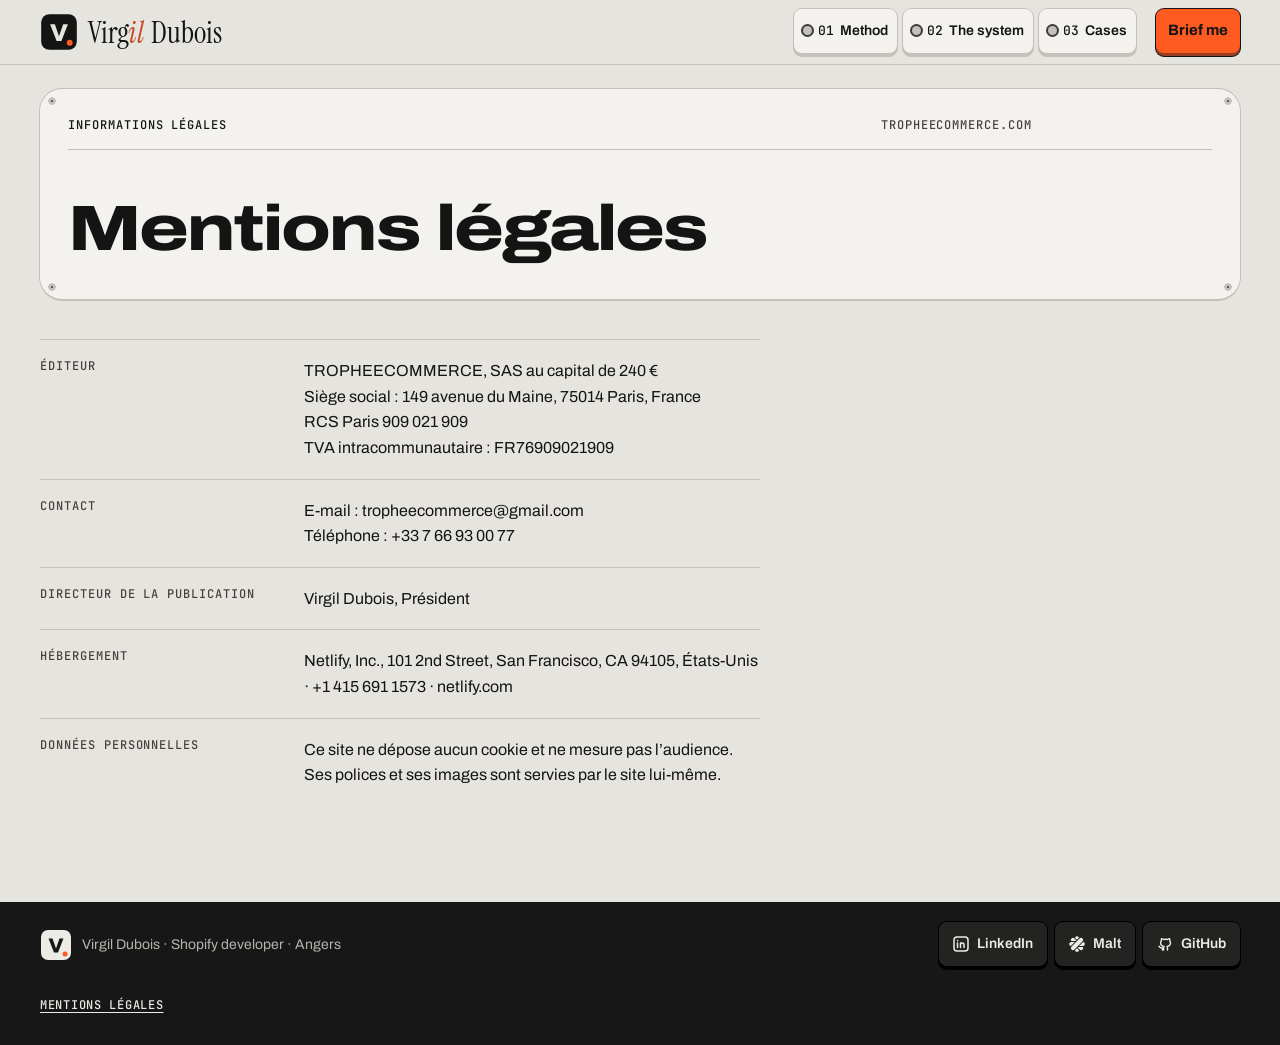
==== mentions-legales/index.html @ a67400da "publish 2026-10 #1 The built site of trophee-gh/tropheecommerce-site at 109e2b23ae09a383def0e357fec3" ====
<!doctype html>
<html lang="fr" data-iso="dark">
<head>
<meta charset="utf-8">
<meta name="viewport" content="width=device-width, initial-scale=1">
<title>Mentions légales · Virgil Dubois</title>
<meta name="description" content="Shopify developer since 2021. I run AI workflows I built, and I steer them with judgement and taste.">
<link rel="canonical" href="https://tropheecommerce.com/mentions-legales/">
<meta property="og:type" content="website">
<meta property="og:url" content="https://tropheecommerce.com/mentions-legales/">
<meta property="og:title" content="Mentions légales · Virgil Dubois">
<meta property="og:description" content="Shopify developer since 2021. I run AI workflows I built, and I steer them with judgement and taste.">
<meta property="og:site_name" content="Virgil Dubois">
<meta property="og:image" content="https://tropheecommerce.com/img/og.31b18bdde4.png">
<meta property="og:image:width" content="1200">
<meta property="og:image:height" content="630">
<meta property="og:image:alt" content="Virgil Dubois, Shopify developer: Your store, ahead of the change.">
<meta name="twitter:card" content="summary_large_image">
<link rel="icon" type="image/svg+xml" href="../favicon.svg">
<link rel="preload" href="../fonts/archivo-latin.e3a28eade2.woff2" as="font" type="font/woff2" crossorigin>
<link rel="stylesheet" href="../fonts.css">
<link rel="stylesheet" href="../base.css">
<link rel="stylesheet" href="../site.css">
<link rel="stylesheet" href="../illus.css">
<link rel="stylesheet" href="l.css">
</head>
<body>
<div class="site hy" data-scheme="shell">
<a class="skip" href="#main">Skip to content</a>
<header class="top" data-scheme="shell"><div class="wrap top-in">
<a class="brand" href="../#top" aria-label="Virgil Dubois, top of page"><svg class="mk " style="width:38px;height:38px" viewBox="0 0 64 64" aria-hidden="true" focusable="false"><rect class="mk-c" x="2" y="2" width="60" height="60" rx="14"/><path class="mk-v" d="M17 19h8l7 20 7-20h8L36 47h-8z"/><circle class="mk-d" cx="50" cy="50" r="5"/></svg><span class="wm brand-wm" aria-hidden="true">Virg<span class="ti">il</span><span class="wm-2">Dubois</span></span></a>
<nav class="navk" aria-label="Sections">
<a class="key nk" href="../#how"><span class="led"></span><span class="nk-n">01</span><span class="nk-w">Method</span></a>
<a class="key nk" href="../#guarantee"><span class="led"></span><span class="nk-n">02</span><span class="nk-w">The system</span></a>
<a class="key nk" href="../#work"><span class="led"></span><span class="nk-n">03</span><span class="nk-w">Cases</span></a>
</nav>
<a class="key hk" data-variant="go" href="https://www.linkedin.com/in/virgil-dubois/"><span>Brief<span class="hk-x"> me</span></span></a>
</div></header>
<main id="main">
<section class="lg" aria-labelledby="h-lg"><div class="wrap">
<div class="face lg-h" data-scheme="plate">
<p class="lbl face-k"><span>Informations légales</span><span class="face-k2">tropheecommerce.com</span></p>
<h1 id="h-lg">Mentions légales</h1>
</div>
<dl class="lg-l">
<div><dt class="lbl">Éditeur</dt><dd>TROPHEECOMMERCE, SAS au capital de 240 €<br>Siège social : 149 avenue du Maine, 75014 Paris, France<br>RCS Paris 909 021 909<br>TVA intracommunautaire : FR76909021909</dd></div>
<div><dt class="lbl">Contact</dt><dd>E-mail : <span class="lg-ob lg-email"></span><br>Téléphone : <span class="lg-ob lg-phone"></span></dd></div>
<div><dt class="lbl">Directeur de la publication</dt><dd>Virgil Dubois, Président</dd></div>
<div><dt class="lbl">Hébergement</dt><dd>Netlify, Inc., 101 2nd Street, San Francisco, CA 94105, États-Unis · +1 415 691 1573 · netlify.com</dd></div>
<div><dt class="lbl">Données personnelles</dt><dd>Ce site ne dépose aucun cookie et ne mesure pas l’audience. Ses polices et ses images sont servies par le site lui-même.</dd></div>
</dl>
</div></section>

</main>
<footer class="foot" data-scheme="panel"><div class="wrap foot-g">
<span class="foot-b"><svg class="mk " style="width:32px;height:32px" viewBox="0 0 64 64" aria-hidden="true" focusable="false"><rect class="mk-c" x="2" y="2" width="60" height="60" rx="14"/><path class="mk-v" d="M17 19h8l7 20 7-20h8L36 47h-8z"/><circle class="mk-d" cx="50" cy="50" r="5"/></svg><span class="small"><span class="nw">Virgil Dubois ·</span> <span class="nw">Shopify developer ·</span> <span class="nw">Angers</span></span></span>
<nav class="foot-k" aria-label="Elsewhere"><a class="key fk" href="https://www.linkedin.com/in/virgil-dubois/"><svg class="fk-i" viewBox="0 0 16 16" aria-hidden="true" focusable="false"><rect x="1" y="1" width="14" height="14" rx="3" fill="none" stroke="currentColor" stroke-width="1.5"/><path d="M4.5 7v4.5M4.5 4.6v.1M7.5 11.5V7m0 1.8c0-1 .8-1.8 1.8-1.8s1.7.8 1.7 1.8v2.7" fill="none" stroke="currentColor" stroke-width="1.5" stroke-linecap="round"/></svg>LinkedIn</a><a class="key fk" href="https://www.malt.fr/profile/tropheecommerce"><svg class="fk-i" viewBox="2 2 46 46" aria-hidden="true" focusable="false" fill="currentColor"><path d="M 41.009 8.993 C 37.613 5.596 33.984 7.795 31.713 10.066 L 20.988 20.791 L 10.262 31.518 C 7.991 33.788 5.614 37.238 9.189 40.813 C 12.764 44.388 16.214 42.011 18.485 39.74 L 29.21 29.015 L 39.936 18.289 C 42.207 16.018 44.406 12.389 41.009 8.993"/><path d="M 20.515 8.115 L 25.057 12.657 L 29.68 8.033 C 29.994 7.719 30.313 7.427 30.634 7.151 C 30.149 4.708 28.756 2.5 25.055 2.5 C 21.347 2.5 19.955 4.717 19.474 7.165 C 19.819 7.465 20.165 7.765 20.515 8.115"/><path d="M 29.678 41.854 L 25.057 37.233 L 20.518 41.773 C 20.173 42.118 19.83 42.433 19.488 42.729 C 20.009 45.219 21.482 47.5 25.056 47.5 C 28.638 47.5 30.11 45.207 30.627 42.709 C 30.309 42.435 29.991 42.167 29.678 41.854"/><path d="M 18.588 19.126 L 9.831 19.126 C 6.62 19.126 2.5 20.137 2.5 24.94 C 2.5 28.524 4.794 29.996 7.293 30.513 C 7.588 30.171 18.588 19.126 18.588 19.126"/><path d="M 42.836 19.359 C 42.559 19.681 31.536 30.755 31.536 30.755 L 40.169 30.755 C 43.38 30.755 47.5 29.996 47.5 24.94 C 47.5 21.233 45.284 19.84 42.836 19.359"/><path d="M 21.458 16.251 L 23.022 14.687 L 18.483 10.147 C 16.212 7.876 12.762 5.499 9.187 9.074 C 6.566 11.696 7.148 14.247 8.538 16.319 C 8.962 16.287 21.458 16.251 21.458 16.251"/><path d="M 28.655 33.629 L 27.087 35.198 L 31.711 39.821 C 33.982 42.092 37.61 44.29 41.006 40.894 C 43.541 38.36 42.959 35.698 41.558 33.565 C 41.107 33.598 28.655 33.629 28.655 33.629"/></svg>Malt</a><a class="key fk" href="https://github.com/TeamDijon"><svg class="fk-i" viewBox="0 0 16 16" aria-hidden="true" focusable="false"><path d="M5.5 14v-2c-2.5.5-3-1.2-3.5-1.8M10.5 14v-2.2c0-.7-.2-1.1-.5-1.4 1.8-.2 3.5-.9 3.5-3.7 0-.8-.3-1.5-.8-2 .1-.4.2-1.2-.1-2 0 0-.7-.2-2.1.8a7 7 0 0 0-3.9 0C5.2 2.5 4.5 2.7 4.5 2.7c-.3.8-.2 1.6-.1 2-.5.5-.8 1.2-.8 2 0 2.8 1.7 3.5 3.5 3.7-.3.3-.5.7-.5 1.4V14" fill="none" stroke="currentColor" stroke-width="1.4" stroke-linecap="round" stroke-linejoin="round"/></svg>GitHub</a></nav>
<a class="foot-legal" href="../mentions-legales/" aria-current="page">Mentions légales</a>
</div></footer>
</div>
<script src="../site.js" defer></script>
<script src="../iso-play.js" defer></script>
</body>
</html>
---- fonts.css ----
/* The three fonts, served from the site (hardy-tiger-8vph, Virgil 10-17): Google Fonts files (OFL-1.1), latin and latin-ext only. */
/* latin-ext */
@font-face {
  font-family: 'Archivo';
  font-style: normal;
  font-weight: 100 900;
  font-stretch: 62% 125%;
  font-display: swap;
  src: url(fonts/archivo-latin-ext.5717f37059.woff2) format('woff2');
  unicode-range: U+0100-02BA, U+02BD-02C5, U+02C7-02CC, U+02CE-02D7, U+02DD-02FF, U+0304, U+0308, U+0329, U+1D00-1DBF, U+1E00-1E9F, U+1EF2-1EFF, U+2020, U+20A0-20AB, U+20AD-20C4, U+2113, U+2C60-2C7F, U+A720-A7FF;
}
/* latin */
@font-face {
  font-family: 'Archivo';
  font-style: normal;
  font-weight: 100 900;
  font-stretch: 62% 125%;
  font-display: swap;
  src: url(fonts/archivo-latin.e3a28eade2.woff2) format('woff2');
  unicode-range: U+0000-00FF, U+0131, U+0152-0153, U+02BB-02BC, U+02C6, U+02DA, U+02DC, U+0304, U+0308, U+0329, U+2000-206F, U+20AC, U+2122, U+2191, U+2193, U+2212, U+2215, U+FEFF, U+FFFD;
}
/* latin-ext */
@font-face {
  font-family: 'Instrument Serif';
  font-style: italic;
  font-weight: 400;
  font-display: swap;
  src: url(fonts/instrument-serif-italic-latin-ext.d001482125.woff2) format('woff2');
  unicode-range: U+0100-02BA, U+02BD-02C5, U+02C7-02CC, U+02CE-02D7, U+02DD-02FF, U+0304, U+0308, U+0329, U+1D00-1DBF, U+1E00-1E9F, U+1EF2-1EFF, U+2020, U+20A0-20AB, U+20AD-20C4, U+2113, U+2C60-2C7F, U+A720-A7FF;
}
/* latin */
@font-face {
  font-family: 'Instrument Serif';
  font-style: italic;
  font-weight: 400;
  font-display: swap;
  src: url(fonts/instrument-serif-italic-latin.5a51946dff.woff2) format('woff2');
  unicode-range: U+0000-00FF, U+0131, U+0152-0153, U+02BB-02BC, U+02C6, U+02DA, U+02DC, U+0304, U+0308, U+0329, U+2000-206F, U+20AC, U+2122, U+2191, U+2193, U+2212, U+2215, U+FEFF, U+FFFD;
}
/* latin-ext */
@font-face {
  font-family: 'Instrument Serif';
  font-style: normal;
  font-weight: 400;
  font-display: swap;
  src: url(fonts/instrument-serif-latin-ext.290e6267dd.woff2) format('woff2');
  unicode-range: U+0100-02BA, U+02BD-02C5, U+02C7-02CC, U+02CE-02D7, U+02DD-02FF, U+0304, U+0308, U+0329, U+1D00-1DBF, U+1E00-1E9F, U+1EF2-1EFF, U+2020, U+20A0-20AB, U+20AD-20C4, U+2113, U+2C60-2C7F, U+A720-A7FF;
}
/* latin */
@font-face {
  font-family: 'Instrument Serif';
  font-style: normal;
  font-weight: 400;
  font-display: swap;
  src: url(fonts/instrument-serif-latin.5eb09b5ac0.woff2) format('woff2');
  unicode-range: U+0000-00FF, U+0131, U+0152-0153, U+02BB-02BC, U+02C6, U+02DA, U+02DC, U+0304, U+0308, U+0329, U+2000-206F, U+20AC, U+2122, U+2191, U+2193, U+2212, U+2215, U+FEFF, U+FFFD;
}
/* latin-ext */
@font-face {
  font-family: 'JetBrains Mono';
  font-style: normal;
  font-weight: 400;
  font-display: swap;
  src: url(fonts/jetbrains-mono-latin-ext.db5ff4db83.woff2) format('woff2');
  unicode-range: U+0100-02BA, U+02BD-02C5, U+02C7-02CC, U+02CE-02D7, U+02DD-02FF, U+0304, U+0308, U+0329, U+1D00-1DBF, U+1E00-1E9F, U+1EF2-1EFF, U+2020, U+20A0-20AB, U+20AD-20C4, U+2113, U+2C60-2C7F, U+A720-A7FF;
}
/* latin */
@font-face {
  font-family: 'JetBrains Mono';
  font-style: normal;
  font-weight: 400;
  font-display: swap;
  src: url(fonts/jetbrains-mono-latin.83c005d49d.woff2) format('woff2');
  unicode-range: U+0000-00FF, U+0131, U+0152-0153, U+02BB-02BC, U+02C6, U+02DA, U+02DC, U+0304, U+0308, U+0329, U+2000-206F, U+20AC, U+2122, U+2191, U+2193, U+2212, U+2215, U+FEFF, U+FFFD;
}
/* latin-ext */
@font-face {
  font-family: 'JetBrains Mono';
  font-style: normal;
  font-weight: 500;
  font-display: swap;
  src: url(fonts/jetbrains-mono-latin-ext.db5ff4db83.woff2) format('woff2');
  unicode-range: U+0100-02BA, U+02BD-02C5, U+02C7-02CC, U+02CE-02D7, U+02DD-02FF, U+0304, U+0308, U+0329, U+1D00-1DBF, U+1E00-1E9F, U+1EF2-1EFF, U+2020, U+20A0-20AB, U+20AD-20C4, U+2113, U+2C60-2C7F, U+A720-A7FF;
}
/* latin */
@font-face {
  font-family: 'JetBrains Mono';
  font-style: normal;
  font-weight: 500;
  font-display: swap;
  src: url(fonts/jetbrains-mono-latin.83c005d49d.woff2) format('woff2');
  unicode-range: U+0000-00FF, U+0131, U+0152-0153, U+02BB-02BC, U+02C6, U+02DA, U+02DC, U+0304, U+0308, U+0329, U+2000-206F, U+20AC, U+2122, U+2191, U+2193, U+2212, U+2215, U+FEFF, U+FFFD;
}
/* latin-ext */
@font-face {
  font-family: 'JetBrains Mono';
  font-style: normal;
  font-weight: 700;
  font-display: swap;
  src: url(fonts/jetbrains-mono-latin-ext.db5ff4db83.woff2) format('woff2');
  unicode-range: U+0100-02BA, U+02BD-02C5, U+02C7-02CC, U+02CE-02D7, U+02DD-02FF, U+0304, U+0308, U+0329, U+1D00-1DBF, U+1E00-1E9F, U+1EF2-1EFF, U+2020, U+20A0-20AB, U+20AD-20C4, U+2113, U+2C60-2C7F, U+A720-A7FF;
}
/* latin */
@font-face {
  font-family: 'JetBrains Mono';
  font-style: normal;
  font-weight: 700;
  font-display: swap;
  src: url(fonts/jetbrains-mono-latin.83c005d49d.woff2) format('woff2');
  unicode-range: U+0000-00FF, U+0131, U+0152-0153, U+02BB-02BC, U+02C6, U+02DA, U+02DC, U+0304, U+0308, U+0329, U+2000-206F, U+20AC, U+2122, U+2191, U+2193, U+2212, U+2215, U+FEFF, U+FFFD;
}
---- base.css ----
/* generated by site/build.mjs from frames/sales.dc.html: do not edit */
/* ds:l3-virgil-d5-v2 */@layer l3-virgil-d5-v2.core, product;:root{--pal-shell:#E6E4DF;--pal-plate:#F3F2EE;--pal-ink:#141414;--pal-ink-2:#45433F;--pal-ink-3:#5F5C56;--pal-line:#C4C1BA;--pal-white:#FFFFFF;--pal-black:#000000;--pal-panel:#171717;--pal-panel-2:#232322;--pal-panel-line:#3C3B38;--pal-light:#EDEBE6;--pal-light-2:#B6B3AC;--pal-light-3:#A09D96;--pal-screen:#0D100F;--pal-screen-2:#161A18;--pal-phosphor:#E9E5D8;--pal-phosphor-2:#A9AFA6;--pal-go:#FF5A1F;--pal-go-ink:#A8350A;--pal-go-lift:#FF8A5C;--pal-blue:#2F5BFF;--pal-blue-ink:#1F44CC;--pal-blue-lift:#93A8FF;--pal-red:#B3261E;--pal-red-bright:#FF8A7A;--font-text:'Archivo', system-ui, sans-serif;--font-mono:'JetBrains Mono', ui-monospace, monospace;--fs-label:12px;--fs-small:14px;--fs-body:17px;--fs-lede:19px;--fs-h3:22px;--fs-h2:clamp(28px, 3.4vw, 44px);--fs-h1:clamp(38px, 5.6vw, 76px);--fs-figure:clamp(30px, 3.6vw, 48px);--fs-display:clamp(40px, 6.4vw, 92px);--lh-tight:1.08;--lh-body:1.55;--track-label:0.08em;--sp-1:4px;--sp-2:8px;--sp-3:12px;--sp-4:16px;--sp-5:24px;--sp-6:32px;--sp-7:48px;--sp-8:72px;--sp-9:112px;--radius-s:8px;--radius-m:14px;--rule:1px;--rule-strong:2px;--radius-l:22px;--row:48px;--label-col:148px;--figure-col:112px;--measure:38em;--duration-quick:160ms;--duration-move:1000ms;--duration-stagger:160ms;--duration-sequence-max:5000ms;--ease-standard:cubic-bezier(0.2, 0, 0, 1);--ease-out:cubic-bezier(0.33, 1, 0.68, 1);--ease-in-out:cubic-bezier(0.65, 0, 0.35, 1);--z-below:-1;--z-base:0;--z-raised:100;--z-sticky:200;--z-overlay:300;--z-modal:400;--z-toast:500;--opacity-disabled:0.5;--opacity-scrim:0.64;--focus-width:2px;--focus-offset:3px;--target-min:44px;--ts-display-family:var(--font-text);--ts-display-size:var(--fs-display);--ts-display-line-height:1.02;--ts-display-weight:800;--ts-display-tracking:-0.025em;--ts-display-case:none;--ts-display-numeric:normal;--ts-h1-family:var(--font-text);--ts-h1-size:var(--fs-h1);--ts-h1-line-height:var(--lh-tight);--ts-h1-weight:800;--ts-h1-tracking:-0.03em;--ts-h1-case:none;--ts-h1-numeric:normal;--ts-h2-family:var(--font-text);--ts-h2-size:var(--fs-h2);--ts-h2-line-height:1.12;--ts-h2-weight:800;--ts-h2-tracking:-0.015em;--ts-h2-case:none;--ts-h2-numeric:normal;--ts-h3-family:var(--font-text);--ts-h3-size:var(--fs-h3);--ts-h3-line-height:1.25;--ts-h3-weight:600;--ts-h3-tracking:0;--ts-h3-case:none;--ts-h3-numeric:normal;--ts-lede-family:var(--font-text);--ts-lede-size:var(--fs-lede);--ts-lede-line-height:1.45;--ts-lede-weight:400;--ts-lede-tracking:0;--ts-lede-case:none;--ts-lede-numeric:normal;--ts-body-family:var(--font-text);--ts-body-size:var(--fs-body);--ts-body-line-height:var(--lh-body);--ts-body-weight:400;--ts-body-tracking:0;--ts-body-case:none;--ts-body-numeric:normal;--ts-small-family:var(--font-text);--ts-small-size:var(--fs-small);--ts-small-line-height:1.45;--ts-small-weight:400;--ts-small-tracking:0;--ts-small-case:none;--ts-small-numeric:normal;--ts-label-family:var(--font-mono);--ts-label-size:var(--fs-label);--ts-label-line-height:1.35;--ts-label-weight:500;--ts-label-tracking:var(--track-label);--ts-label-case:uppercase;--ts-label-numeric:tabular-nums;--ts-figure-family:var(--font-mono);--ts-figure-size:var(--fs-figure);--ts-figure-line-height:1;--ts-figure-weight:700;--ts-figure-tracking:0;--ts-figure-case:none;--ts-figure-numeric:tabular-nums}:root,[data-scheme="shell"]{--surface:var(--pal-shell);--surface-raised:var(--pal-plate);--text:var(--pal-ink);--text-2:var(--pal-ink-2);--text-3:var(--pal-ink-3);--border:var(--pal-line);--border-strong:var(--pal-ink);--accent:var(--pal-ink);--action:var(--pal-go);--on-action:var(--pal-ink);--action-shade:var(--pal-white);--field-surface:var(--pal-white);--focus:var(--pal-ink);--error-text:var(--pal-red);--code-surface:var(--pal-screen);--code-ink:var(--pal-phosphor);--code-ink-2:var(--pal-phosphor-2);--code-line:var(--pal-screen);--shadow:var(--pal-ink);--signal:var(--pal-go);--go-text:var(--pal-go-ink);--ai:var(--pal-blue);--ai-text:var(--pal-blue-ink);--key:var(--pal-plate);--key-edge:var(--pal-line)}[data-scheme="plate"]{--surface:var(--pal-plate);--surface-raised:var(--pal-white);--text:var(--pal-ink);--text-2:var(--pal-ink-2);--text-3:var(--pal-ink-3);--border:var(--pal-line);--border-strong:var(--pal-ink);--accent:var(--pal-ink);--action:var(--pal-go);--on-action:var(--pal-ink);--action-shade:var(--pal-white);--field-surface:var(--pal-white);--focus:var(--pal-ink);--error-text:var(--pal-red);--code-surface:var(--pal-screen);--code-ink:var(--pal-phosphor);--code-ink-2:var(--pal-phosphor-2);--code-line:var(--pal-screen);--shadow:var(--pal-ink);--signal:var(--pal-go);--go-text:var(--pal-go-ink);--ai:var(--pal-blue);--ai-text:var(--pal-blue-ink);--key:var(--pal-white);--key-edge:var(--pal-line)}[data-scheme="panel"]{--surface:var(--pal-panel);--surface-raised:var(--pal-panel-2);--text:var(--pal-light);--text-2:var(--pal-light-2);--text-3:var(--pal-light-3);--border:var(--pal-panel-line);--border-strong:var(--pal-light);--accent:var(--pal-light);--action:var(--pal-go);--on-action:var(--pal-ink);--action-shade:var(--pal-white);--field-surface:var(--pal-panel-2);--focus:var(--pal-go-lift);--error-text:var(--pal-red-bright);--code-surface:var(--pal-screen);--code-ink:var(--pal-phosphor);--code-ink-2:var(--pal-phosphor-2);--code-line:var(--pal-panel-line);--shadow:var(--pal-black);--signal:var(--pal-go);--go-text:var(--pal-go-lift);--ai:var(--pal-blue-lift);--ai-text:var(--pal-blue-lift);--key:var(--pal-panel-2);--key-edge:var(--pal-black)}[data-scheme="screen"]{--surface:var(--pal-screen);--surface-raised:var(--pal-screen-2);--text:var(--pal-phosphor);--text-2:var(--pal-phosphor-2);--text-3:var(--pal-phosphor-2);--border:var(--pal-panel-line);--border-strong:var(--pal-light);--accent:var(--pal-light);--action:var(--pal-go);--on-action:var(--pal-ink);--action-shade:var(--pal-white);--field-surface:var(--pal-panel-2);--focus:var(--pal-go-lift);--error-text:var(--pal-red-bright);--code-surface:var(--pal-screen);--code-ink:var(--pal-phosphor);--code-ink-2:var(--pal-phosphor-2);--code-line:var(--pal-panel-line);--shadow:var(--pal-black);--signal:var(--pal-go);--go-text:var(--pal-go-lift);--ai:var(--pal-blue-lift);--ai-text:var(--pal-blue-lift);--key:var(--pal-panel-2);--key-edge:var(--pal-black)}:where(:root,[data-scheme],[data-product]){--text-hover:color-mix(in oklab, var(--text) 80%, var(--surface));--text-active:color-mix(in oklab, var(--text) 68%, var(--surface));--action-hover:color-mix(in oklab, var(--action) 84%, var(--action-shade));--action-active:color-mix(in oklab, var(--action) 72%, var(--action-shade));--accent-wash:color-mix(in oklab, var(--accent) 7%, var(--surface));--accent-wash-2:color-mix(in oklab, var(--accent) 12%, var(--surface));--surface-hover:color-mix(in oklab, var(--text) 6%, var(--surface));--border-hover:color-mix(in oklab, var(--text-3) 55%, var(--text));--disabled-bg:color-mix(in oklab, var(--text) 7%, var(--surface));--disabled-text:color-mix(in oklab, var(--text) 50%, var(--surface));--disabled-border:color-mix(in oklab, var(--text) 16%, var(--surface));--shadow-raised:0 1px 2px color-mix(in oklab, var(--shadow) 16%, transparent), 0 8px 24px color-mix(in oklab, var(--shadow) 10%, transparent)}@layer l3-virgil-d5-v2.core{:where(:root,[data-scheme],[data-product]){--label-text:var(--text-2);--lede-text:var(--text-2);--small-text:var(--text-2);--focus-ring:var(--focus);--focus-ring-width:var(--focus-width);--focus-ring-offset:var(--focus-offset);--btn-bg:var(--action);--btn-text:var(--on-action);--btn-border:var(--action);--btn-hover-bg:var(--action-hover);--btn-hover-text:var(--on-action);--btn-hover-border:var(--action-hover);--btn-active-bg:var(--action-active);--btn-disabled-bg:var(--disabled-bg);--btn-disabled-text:var(--disabled-text);--btn-disabled-border:var(--disabled-border);--btn-font:600 15px/1 var(--font-text);--btn-height:var(--target-min);--btn-pad-x:var(--sp-5);--btn-radius:var(--radius-s);--btn-border-width:var(--rule-strong);--btn-decoration:none;--link-text:var(--text);--link-hover-text:var(--text);--link-underline:1px;--link-underline-hover:2px;--field-bg:var(--field-surface);--field-text:var(--text);--field-label:var(--text-2);--field-placeholder:var(--text-3);--field-frame:var(--text-3);--field-border:var(--text-3);--field-border-hover:var(--border-hover);--field-focus:var(--focus);--field-error:var(--error-text);--field-height:var(--target-min);--field-pad-x:var(--sp-3);--field-radius:var(--radius-s);--field-border-width:var(--rule);--card-bg:var(--surface-raised);--card-border:var(--border);--card-border-width:var(--rule);--card-top-width:var(--rule);--card-radius:var(--radius-m);--card-pad:var(--sp-5);--card-shadow:none;--code-bg:var(--code-surface);--code-text:var(--code-ink);--code-muted:var(--code-ink-2);--code-border:var(--code-line);--code-radius:var(--radius-m);--key-bg:var(--key);--key-text:var(--text);--key-label:var(--text-2);--key-edge-c:var(--key-edge);--key-led-on:var(--signal);--key-radius:var(--radius-s);--key-size:var(--target-min);--key-depth:3px;--led-c:var(--border)}.t-display{font-family:var(--ts-display-family);font-size:var(--ts-display-size);line-height:var(--ts-display-line-height);font-weight:var(--ts-display-weight);letter-spacing:var(--ts-display-tracking);text-transform:var(--ts-display-case);font-variant-numeric:var(--ts-display-numeric)}.t-h1,.hy h1{font-family:var(--ts-h1-family);font-size:var(--ts-h1-size);line-height:var(--ts-h1-line-height);font-weight:var(--ts-h1-weight);letter-spacing:var(--ts-h1-tracking);text-transform:var(--ts-h1-case);font-variant-numeric:var(--ts-h1-numeric)}.t-h2,.hy h2{font-family:var(--ts-h2-family);font-size:var(--ts-h2-size);line-height:var(--ts-h2-line-height);font-weight:var(--ts-h2-weight);letter-spacing:var(--ts-h2-tracking);text-transform:var(--ts-h2-case);font-variant-numeric:var(--ts-h2-numeric)}.t-h3,.hy h3{font-family:var(--ts-h3-family);font-size:var(--ts-h3-size);line-height:var(--ts-h3-line-height);font-weight:var(--ts-h3-weight);letter-spacing:var(--ts-h3-tracking);text-transform:var(--ts-h3-case);font-variant-numeric:var(--ts-h3-numeric)}.t-lede,.lede{font-family:var(--ts-lede-family);font-size:var(--ts-lede-size);line-height:var(--ts-lede-line-height);font-weight:var(--ts-lede-weight);letter-spacing:var(--ts-lede-tracking);text-transform:var(--ts-lede-case);font-variant-numeric:var(--ts-lede-numeric)}.t-body,.hy{font-family:var(--ts-body-family);font-size:var(--ts-body-size);line-height:var(--ts-body-line-height);font-weight:var(--ts-body-weight);letter-spacing:var(--ts-body-tracking);text-transform:var(--ts-body-case);font-variant-numeric:var(--ts-body-numeric)}.t-small,.small{font-family:var(--ts-small-family);font-size:var(--ts-small-size);line-height:var(--ts-small-line-height);font-weight:var(--ts-small-weight);letter-spacing:var(--ts-small-tracking);text-transform:var(--ts-small-case);font-variant-numeric:var(--ts-small-numeric)}.t-label,.lbl{font-family:var(--ts-label-family);font-size:var(--ts-label-size);line-height:var(--ts-label-line-height);font-weight:var(--ts-label-weight);letter-spacing:var(--ts-label-tracking);text-transform:var(--ts-label-case);font-variant-numeric:var(--ts-label-numeric)}.t-figure{font-family:var(--ts-figure-family);font-size:var(--ts-figure-size);line-height:var(--ts-figure-line-height);font-weight:var(--ts-figure-weight);letter-spacing:var(--ts-figure-tracking);text-transform:var(--ts-figure-case);font-variant-numeric:var(--ts-figure-numeric)}.btn[data-variant="solid-secondary"]{--btn-bg:var(--text);--btn-text:var(--surface);--btn-border:var(--text);--btn-hover-bg:var(--text-hover);--btn-hover-text:var(--surface);--btn-hover-border:var(--text-hover);--btn-active-bg:var(--text-active)}.btn[data-variant="outline-primary"]{--btn-bg:transparent;--btn-text:var(--accent);--btn-border:var(--accent);--btn-hover-bg:var(--accent-wash);--btn-hover-text:var(--accent);--btn-hover-border:var(--accent);--btn-active-bg:var(--accent-wash-2);--btn-disabled-bg:transparent}.btn[data-variant="outline-secondary"]{--btn-bg:transparent;--btn-text:var(--text);--btn-border:var(--text);--btn-hover-bg:var(--surface-hover);--btn-hover-text:var(--text);--btn-hover-border:var(--text);--btn-active-bg:var(--disabled-bg);--btn-disabled-bg:transparent}.btn[data-variant="link-primary"]{--btn-bg:transparent;--btn-text:var(--accent);--btn-border:transparent;--btn-hover-bg:transparent;--btn-hover-text:var(--text);--btn-hover-border:transparent;--btn-active-bg:transparent;--btn-disabled-bg:transparent;--btn-disabled-border:transparent;--btn-pad-x:0;--btn-decoration:underline}.btn[data-variant="link-secondary"]{--btn-bg:transparent;--btn-text:var(--text);--btn-border:transparent;--btn-hover-bg:transparent;--btn-hover-text:var(--text-2);--btn-hover-border:transparent;--btn-active-bg:transparent;--btn-disabled-bg:transparent;--btn-disabled-border:transparent;--btn-pad-x:0;--btn-decoration:underline}.field[data-variant="underline"]{--field-bg:transparent;--field-frame:transparent;--field-radius:0;--field-pad-x:0}.card[data-variant="raised"]{--card-border:transparent;--card-shadow:var(--shadow-raised)}.card[data-variant="ruled"]{--card-bg:transparent;--card-border:var(--border-strong);--card-border-width:0;--card-top-width:var(--rule-strong);--card-radius:0;--card-pad:var(--sp-4) 0 0}.key[data-variant="go"]{--key-bg:var(--action);--key-text:var(--on-action);--key-label:var(--on-action);--key-led-on:var(--on-action)}}/* /ds */
body{margin:0}
@layer l3-virgil-d5-v2.core{
.cq{container-type:inline-size}
*,*::before,*::after{box-sizing:border-box}
[data-scheme],[data-product]{background:var(--surface);color:var(--text)}
.hy{container-type:inline-size;color:var(--text)}
.hy h1,.hy h2,.hy h3,.hy p{margin:0}
.lede{color:var(--lede-text);max-width:var(--measure)}
.lbl{color:var(--label-text)}
.small{color:var(--small-text)}
.btn{display:inline-flex;align-items:center;justify-content:center;gap:var(--sp-2);min-height:var(--btn-height);min-width:var(--target-min);padding:0 var(--btn-pad-x);border-radius:var(--btn-radius);font:var(--btn-font);border:var(--btn-border-width) solid var(--btn-border);background:var(--btn-bg);color:var(--btn-text);text-decoration:var(--btn-decoration);text-underline-offset:4px;cursor:pointer;white-space:nowrap;transition:background-color var(--duration-quick) var(--ease-standard),border-color var(--duration-quick) var(--ease-standard),color var(--duration-quick) var(--ease-standard)}
.btn:hover,.btn.is-hover{background:var(--btn-hover-bg);border-color:var(--btn-hover-border);color:var(--btn-hover-text)}
.btn:active,.btn.is-active{background:var(--btn-active-bg)}
.btn:focus-visible,.btn.is-focus{outline:var(--focus-ring-width) solid var(--focus-ring);outline-offset:var(--focus-ring-offset)}
.btn[disabled],.btn.is-disabled,.btn[aria-disabled="true"]{background:var(--btn-disabled-bg);border-color:var(--btn-disabled-border);color:var(--btn-disabled-text);cursor:not-allowed}
a.link{color:var(--link-text);text-decoration:underline;text-decoration-thickness:var(--link-underline);text-underline-offset:3px}
a.link:hover{color:var(--link-hover-text);text-decoration-thickness:var(--link-underline-hover)}
.field{display:flex;flex-direction:column;gap:var(--sp-1)}
.field>.lbl{color:var(--field-label)}
.field input,.field textarea,.field select{min-height:var(--field-height);padding:0 var(--field-pad-x);border:var(--field-border-width) solid var(--field-frame);border-bottom-color:var(--field-border);border-radius:var(--field-radius);font:16px var(--font-text);color:var(--field-text);background:var(--field-bg)}
.field input::placeholder{color:var(--field-placeholder)}
.field input:hover,.field.is-hover input{border-bottom-color:var(--field-border-hover)}
.field input:focus-visible,.field.is-focus input{outline:var(--focus-ring-width) solid var(--field-focus);outline-offset:1px}
.field.is-error input,.field[data-state="error"] input{border-color:var(--field-error);border-width:var(--rule-strong)}
.field .msg{font-size:var(--fs-small);color:var(--field-error)}
.card{display:flex;flex-direction:column;gap:var(--sp-3);background:var(--card-bg);border:var(--card-border-width) solid var(--card-border);border-top-width:var(--card-top-width);border-radius:var(--card-radius);padding:var(--card-pad);box-shadow:var(--card-shadow)}
.code{margin:0;white-space:pre;overflow-x:auto;font:13px/1.6 var(--font-mono);background:var(--code-bg);color:var(--code-text);box-shadow:inset 0 0 0 var(--rule) var(--code-border);padding:var(--sp-4) var(--sp-5);border-radius:var(--code-radius)}
.code .ln{display:block;min-height:1.6em}.code .c{color:var(--code-muted)}.code .k{color:var(--code-text);font-weight:500}
.key{position:relative;display:inline-flex;flex-direction:column;justify-content:space-between;gap:var(--sp-2);min-height:var(--key-size);min-width:var(--key-size);padding:var(--sp-2) var(--sp-3) calc(var(--sp-2) + var(--key-depth));background:var(--key-bg);color:var(--key-text);border-radius:var(--key-radius);box-shadow:inset 0 calc(-1 * var(--key-depth)) 0 var(--key-edge-c),0 0 0 1px var(--key-edge-c);font:600 15px/1.15 var(--font-text);text-decoration:none;text-align:left;cursor:pointer;transition:transform var(--duration-quick) var(--ease-standard),box-shadow var(--duration-quick) var(--ease-standard)}
.key .k-n{font:500 var(--fs-label)/1 var(--font-mono);letter-spacing:var(--track-label);color:var(--key-label)}
.key:hover,.key.is-hover{transform:translateY(1px);box-shadow:inset 0 calc(-1 * var(--key-depth) + 1px) 0 var(--key-edge-c),0 0 0 1px var(--key-edge-c)}
.key:active,.key.is-active,.key[aria-pressed="true"]{transform:translateY(2px);box-shadow:inset 0 0 0 0 var(--key-edge-c),0 0 0 1px var(--key-edge-c)}
.key:focus-visible,.key.is-focus{outline:var(--focus-ring-width) solid var(--focus-ring);outline-offset:var(--focus-ring-offset)}
.led{display:inline-block;flex:none;width:9px;height:9px;border-radius:50%;background:var(--led-c);box-shadow:0 0 0 2px color-mix(in oklab,var(--text) 82%,transparent)}
.led.on{--led-c:var(--key-led-on)}.led.ai{--led-c:var(--ai)}.led.here{--led-c:var(--text)}
@media (prefers-reduced-motion:reduce){*,*::before,*::after{animation:none!important;transition:none!important;scroll-behavior:auto!important}}
}
/* SHARED: built from src/shared.css by generator/frame-build.mjs. Identical in every frame; edit src, not this. */
/* SHARED: helper classes used in more than one frame. Roles and component tokens only. */
.hy h1,.hy h2,.t-wide{font-stretch:125%}
.mk{display:block;flex:none;--mk-cap:var(--text);--mk-v:var(--surface);--mk-led:var(--signal)}
.mk .mk-c{fill:var(--mk-cap)}.mk .mk-v{fill:var(--mk-v)}.mk .mk-d{fill:var(--mk-led)}
.mk.one{--mk-led:var(--surface)}
.wm{display:inline-flex;align-items:baseline;font:400 var(--wm-size,28px)/1 'Instrument Serif',Georgia,serif;letter-spacing:-0.005em;color:var(--text);white-space:nowrap}
.wm .ti{font-style:italic;color:color-mix(in oklab,var(--signal) 78%,var(--text))}
.wm.one .ti{color:inherit}
.wm .wm-2{margin-left:0.24em}
.lbl{font:var(--ts-label-weight) var(--ts-label-size)/var(--ts-label-line-height) var(--ts-label-family);letter-spacing:var(--ts-label-tracking);text-transform:uppercase;font-variant-numeric:tabular-nums}
.mono{font-family:var(--font-mono);font-variant-numeric:tabular-nums}
.screws{position:relative}
.screws::before,.screws::after{content:"";position:absolute;top:12px;width:7px;height:7px;border-radius:50%;background:radial-gradient(circle,var(--text-3) 0 1px,transparent 1.5px),var(--border);box-shadow:inset 0 0 0 1px var(--text-3)}
.screws::before{left:12px}.screws::after{right:12px}
.pad{border-radius:var(--radius-s);background:var(--surface-raised);box-shadow:0 0 0 1px var(--border);padding:var(--sp-3) var(--sp-4)}
.pad-top{display:flex;align-items:center;gap:var(--sp-2);margin-bottom:var(--sp-3)}
.pad-top .lbl{margin-right:auto}
.vkey{display:inline-grid;place-items:center;width:22px;height:22px;border-radius:6px;background:var(--text);color:var(--surface);font:800 13px/1 var(--font-text);font-stretch:125%;flex:none}
.tag{display:inline-flex;align-items:center;gap:6px;padding:2px 8px;border-radius:999px;box-shadow:0 0 0 1px var(--border);font:500 var(--fs-label)/1.6 var(--font-mono);letter-spacing:var(--track-label);text-transform:uppercase;color:var(--text-2)}
.slot{font-family:var(--font-mono);color:var(--text-2);white-space:nowrap;border-bottom:1px dashed var(--text-3)}
.sheet{position:relative;background:var(--surface-raised);color:var(--text);border-radius:4px;box-shadow:0 1px 0 var(--border),0 18px 40px color-mix(in oklab,var(--shadow) 18%,transparent);padding:var(--sp-6) var(--sp-5) var(--sp-5);font-size:15px}
.sheet::before{content:"";position:absolute;left:0;right:0;top:0;height:10px;background:radial-gradient(circle at 6px 0,var(--surface) 0 3.5px,transparent 4px) 0 0/12px 10px repeat-x}
.sheet dl{margin:0;display:grid;gap:var(--sp-4)}
.sheet dt{margin-bottom:4px}
.sheet dd{margin:0;line-height:1.5}
.sheet .sig{display:flex;align-items:center;gap:var(--sp-3);margin-top:var(--sp-5);padding-top:var(--sp-4);border-top:1px dashed var(--text-3)}
.co{border-radius:var(--radius-s);box-shadow:0 0 0 1px var(--border);background:var(--surface-raised);padding:var(--sp-4);font-size:15px;color:var(--text)}
.co .r{display:flex;flex-wrap:wrap;justify-content:space-between;gap:2px var(--sp-3);padding:6px 0;border-bottom:1px solid var(--border)}
.co .r:last-child{border-bottom:0}
.co .r b{font-weight:600}
.co .amt{margin-left:auto;font-family:var(--font-mono);font-variant-numeric:tabular-nums}
/* page patterns (shown in Components first) */
.wrap{max-width:1280px;margin:0 auto;padding-left:16px;padding-right:16px}
.skip{position:absolute;left:12px;top:-200px;z-index:var(--z-modal);min-height:44px;display:inline-flex;align-items:center;padding:0 16px;background:var(--text);color:var(--surface);border-radius:var(--radius-s);font-weight:600}
.skip:focus{top:12px;outline:var(--focus-ring-width) solid var(--focus-ring);outline-offset:2px}
a.link{min-height:44px;display:inline-flex;align-items:center}
.hy h3{font:700 19px/1.25 var(--font-text);font-stretch:112%}
.top{position:sticky;top:0;z-index:var(--z-sticky);border-bottom:1px solid var(--border)}
.top-in{display:flex;align-items:center;gap:8px;min-height:64px}
.brand{display:inline-flex;align-items:center;gap:10px;color:var(--text);text-decoration:none;min-height:44px;min-width:44px;margin-right:auto}
.brand:focus-visible{outline:var(--focus-ring-width) solid var(--focus-ring);outline-offset:3px;border-radius:6px}
.brand-wm{--wm-size:19px;display:none}
.navk{display:flex;gap:4px}
.nk{flex-direction:row;align-items:center;gap:6px;padding:0 9px calc(var(--key-depth));min-width:44px;font:500 13px/1 var(--font-mono)}
.nk .nk-w{position:absolute;width:1px;height:1px;overflow:hidden;clip-path:inset(50%);white-space:nowrap}
.nk[aria-current="true"] .led{--led-c:var(--text)}
.hk{flex-direction:row;align-items:center;gap:8px;padding:0 12px var(--key-depth);font:700 15px/1 var(--font-text)}
.hk .hk-x{display:none}
.face{position:relative;border-radius:var(--radius-l);padding:14px 16px 16px;box-shadow:0 0 0 1px var(--border),0 2px 0 var(--border);
background:radial-gradient(circle at 12px 12px,var(--text-3) 0 1px,var(--border) 1.5px 3.5px,transparent 4px),radial-gradient(circle at calc(100% - 12px) 12px,var(--text-3) 0 1px,var(--border) 1.5px 3.5px,transparent 4px),radial-gradient(circle at 12px calc(100% - 12px),var(--text-3) 0 1px,var(--border) 1.5px 3.5px,transparent 4px),radial-gradient(circle at calc(100% - 12px) calc(100% - 12px),var(--text-3) 0 1px,var(--border) 1.5px 3.5px,transparent 4px),var(--surface)}
.face-k{display:flex;flex-wrap:wrap;gap:2px 16px;justify-content:space-between;padding:0 8px 12px;margin-bottom:18px!important;border-bottom:1px solid var(--border);color:var(--text-2)}
.face-k span:first-child{color:var(--text)}
.face-k2{display:none}
.gk-ar{font:500 20px/1 var(--font-mono)}
.gokey{min-width:200px;min-height:64px;padding:10px 16px calc(10px + var(--key-depth));box-shadow:inset 0 calc(-1 * var(--key-depth)) 0 color-mix(in oklab,var(--action) 60%,var(--text)),0 0 0 1px var(--text)}
.gokey .k-n{opacity:1}
.gk-l{display:flex;align-items:center;justify-content:space-between;gap:16px;font:800 19px/1 var(--font-text);font-stretch:112%}
.dev{margin:0;border-radius:var(--radius-m);padding:10px 10px 0;box-shadow:inset 0 0 0 1px var(--border)}
.dev-scr{border-radius:var(--radius-m);overflow:hidden;box-shadow:inset 0 0 0 1px var(--border);height:300px}
.dev-scr img{display:block;width:100%;height:100%;object-fit:cover;object-position:50% 12%}
.dev-ro{display:flex;flex-wrap:wrap;align-items:center;gap:8px 10px;padding:10px 6px 12px;color:var(--text-2)}
.dev-ro .lbl:first-child{margin-right:auto;color:var(--text)}
.jack{display:inline-block;width:14px;height:14px;border-radius:50%;background:radial-gradient(circle,var(--text) 0 3px,var(--surface-raised) 3.5px 5px,var(--text-3) 5.5px);flex:none}
.jack.big{width:22px;height:22px;background:radial-gradient(circle,var(--text) 0 5px,var(--surface-raised) 5.5px 8px,var(--text-3) 8.5px)}
@media (min-width:900px){
.face{padding:18px 28px 28px}
.face-k{padding:0 0 16px;margin-bottom:28px!important;padding-right:180px}
.dev-scr{height:auto;aspect-ratio:4/4.2}
.dev-scr img{object-position:50% 20%}
}
.mod{border-radius:var(--radius-m);background:var(--surface-raised);box-shadow:0 0 0 1px var(--border);padding:18px 20px 20px;display:flex;flex-direction:column;gap:10px}
.mod-top{display:flex;align-items:center;gap:10px}
.mod-out{margin-top:auto!important;padding-top:12px;border-top:1px solid var(--border);display:flex;flex-wrap:wrap;gap:4px 12px;align-items:baseline;font-weight:600}
.mod-spec{background:var(--surface);box-shadow:none}
.spec{list-style:none;margin:0;padding:0;display:grid}
.spec li{display:flex;flex-wrap:wrap;gap:2px 14px;padding:9px 0;border-bottom:1px solid var(--border);font-size:15px}
.spec li:last-child{border-bottom:0}
.spec li{flex-direction:column}
.spec li span:first-child{font-family:var(--font-mono);min-width:6.5em;color:var(--text)}
.spec li span:last-child{color:var(--text-2)}
.seq-ro{border-radius:var(--radius-m);padding:18px 18px 20px;box-shadow:inset 0 0 0 1px var(--border)}
.ro-k{display:flex;align-items:center;gap:10px;color:var(--text-2)}
.ro-t{margin-top:10px!important;font:600 20px/1.35 var(--font-text);max-width:34em}
.ro-f{list-style:none;margin:18px 0 0;padding:0;display:grid;grid-template-columns:repeat(2,minmax(0,1fr));gap:14px 12px}
.ro-f li{display:flex;flex-direction:column;gap:4px;font-size:14px;color:var(--text-2)}
.ro-f b{font-size:28px;line-height:1;font-weight:700;color:var(--text)}
.seq-leg{display:flex;flex-wrap:wrap;gap:10px 22px;margin:22px 0 14px;font-size:14px;color:var(--text-2)}
.seq-leg>span{display:inline-flex;align-items:center;gap:8px}
.steps{list-style:none;margin:0;padding:0;display:grid;gap:8px}
.st .pad-top{margin-bottom:6px;gap:12px}
.st .pad-top .lbl{margin-right:0}
.st h3{margin-right:auto!important}
.st .lights{display:flex;gap:8px;align-items:center}
.st p{font-size:15px;line-height:1.5;color:var(--text-2)}
.st-v{box-shadow:0 0 0 2px var(--text)}
.st-live{box-shadow:0 0 0 1px var(--border),inset 0 3px 0 var(--signal)}
.slot-out{margin:28px auto 0;max-width:560px;height:28px;border-radius:14px 14px 0 0;background:var(--surface-raised);box-shadow:inset 0 2px 0 var(--border);display:flex;align-items:flex-start;justify-content:center;padding-top:7px}
.slot-out .lbl{color:var(--text-2);font-size:12px}
.sh-k{display:flex;justify-content:space-between;gap:12px;color:var(--text-2)}
.sh-t{font:800 22px/1.15 var(--font-text);font-stretch:125%;margin:10px 0 18px!important}
.sheet dt{display:flex;align-items:center;gap:8px;color:var(--text-2)}
@keyframes lit{from{opacity:.25;transform:scale(.6)}}
.slot-out{margin-left:6%;margin-right:0;max-width:544px}
.carts{list-style:none;margin:0;padding:0;display:grid;gap:14px}
.cart{border-radius:var(--radius-m);background:var(--surface-raised);box-shadow:0 0 0 1px var(--border),inset 0 -4px 0 var(--border);padding:14px 16px 22px;display:flex;flex-direction:column;gap:10px}
.cart-l{display:flex;align-items:center;justify-content:space-between}
.cart-img{border-radius:var(--radius-s);overflow:hidden;aspect-ratio:16/10;background:var(--surface);display:grid;place-items:center;padding:0}
.cart-img img{width:100%;height:100%;object-fit:cover;display:block}
.cart-img .co{width:86%;font-size:14px}
.cart-img.cart-co{aspect-ratio:auto;min-height:0;padding:20px 0}
.close-a{display:flex;flex-wrap:wrap;align-items:center;gap:12px 28px;margin-top:10px}
.foot{padding:20px 0;border-top:1px solid var(--border)}
.foot-g{display:flex;flex-wrap:wrap;align-items:center;justify-content:space-between;gap:8px 24px}
.foot-b{display:inline-flex;align-items:center;gap:10px}
---- site.css ----
/* the site's main page: header and hero from the identity's src/sales.css (lines 1-23), then the page's own */
/* the vertical scale (polish 10-16), one set for every section: --sec a section's padding above and below (the same
   on a light or a dark ground, so each change of ground sits at the same distance from the content on both sides);
   --hd label → heading → lede; --hb the heading block → the section's content. Phones, then from 768 (the gutters' step). */
:root{--sec:64px;--hd:12px;--hb:24px}
@media (min-width:768px){:root{--sec:96px;--hb:32px}}
html{scroll-padding-top:80px}
.site{font:var(--ts-body-weight) var(--ts-body-size)/var(--ts-body-line-height) var(--ts-body-family);overflow-x:clip}
@media (min-width:768px){.wrap{padding-left:40px;padding-right:40px}}
/* header: the device's top edge */
@media (min-width:600px){.hk .hk-x{display:inline}}
@media (min-width:1000px){.brand-wm{display:inline-flex}.nk .nk-w{position:static;width:auto;height:auto;clip-path:none;font:600 14px/1 var(--font-text)}.navk{gap:6px;margin-right:12px}}
@media (max-width:999px){.nk{display:grid;grid-template-columns:auto auto;justify-content:center;align-content:center;gap:3px 5px;padding:0 7px var(--key-depth)}.nk .nk-w{position:static;width:auto;height:auto;clip-path:none;grid-column:1/-1;justify-self:center;font:600 12px/1 var(--font-text)}}
/* hero: the faceplate */
.hero{padding:12px 0 32px}
.grille{display:none}
@media (min-width:600px){.face-k2{display:inline}}
.hero-g{display:grid;gap:22px;padding:0 4px}
.hero h1{font:var(--ts-display-weight) clamp(38px,5vw,72px)/1 var(--font-text);font-stretch:125%;letter-spacing:-0.035em}
.hero-l{margin-top:16px;font-size:18px}
.hero-a{margin-top:24px;display:flex;flex-wrap:wrap;align-items:center;gap:12px 20px}
.hero-m{margin:0}
@media (min-width:900px){
.hero{padding:24px 0 48px}
/* the grille's two rows centred on the label row's capitals, its last dot ending where the rule under it ends */
.grille{display:block;position:absolute;right:25px;top:19px;width:150px;height:14px;background:radial-gradient(circle,var(--text-2) 0 1.6px,transparent 2px) 0 0/10px 7px}
.hero-g{grid-template-columns:minmax(0,1.35fr) minmax(0,1fr);align-items:center;gap:56px;padding:0}
.hero-l{font-size:20px;max-width:30em}
}
@media (min-width:900px){.dev{max-width:440px;justify-self:end;width:100%}}
.work{padding:var(--sec) 0}
.work-h{display:grid;gap:var(--hd);margin-bottom:var(--hb)}
@media (min-width:768px){.carts{grid-template-columns:repeat(3,minmax(0,1fr))}}
.close{padding:var(--sec) 0}
.close-g{display:grid;gap:16px;justify-items:start;padding-top:40px;padding-bottom:40px}
/* the close's actions as the hero's: 24 under the lede; the note on the key's label line ("Send a brief") */
.close-a{margin-top:8px;align-items:center;align-items:last baseline}
.close-a .small{text-wrap:balance}
.close-g.screws::before,.close-g.screws::after{top:14px}
.close-g.screws::before{left:16px}.close-g.screws::after{right:16px}
.close h2{font-size:clamp(34px,5vw,64px);letter-spacing:-0.03em}
.close .gokey{min-width:240px}
/* proof strip: under the hero's plate at the hero's own bottom padding (32 / 48), the method --sec under its rule; every
   item on one baseline (the logos' label with the figures) */
.proof{padding:0}
.pr{list-style:none;margin:0;padding:14px 0;display:flex;flex-wrap:wrap;align-items:baseline;gap:10px 28px;border-top:1px solid var(--border);border-bottom:1px solid var(--border)}
.pr li{display:flex;align-items:baseline;gap:8px;font-size:15px;color:var(--text-2)}
.pr b{font-size:20px;font-weight:700;color:var(--text)}
.pr-logos{flex-wrap:wrap;align-items:baseline!important;gap:8px 10px!important}
.pr-k{margin-right:4px}
.logo{display:inline-flex;align-items:center;min-height:32px;padding:0 12px;border:1px dashed var(--text-3);border-radius:6px;font:700 15px/1 var(--font-text);font-stretch:112%;letter-spacing:.02em;color:var(--text-2)}
@media (min-width:1000px){.pr-logos{margin-left:auto}}
/* the diagram */
.how{padding:var(--sec) 0}
.how-h{display:grid;gap:var(--hd);margin-bottom:var(--hb)}
.iso-w{border-radius:var(--radius-l);box-shadow:0 0 0 1px var(--border),0 2px 0 var(--border);padding:16px 12px 16px}
.iso{display:block;width:100%;height:auto;overflow:visible}
.iso polygon,.iso polyline{stroke:var(--text);stroke-width:1.5;stroke-linejoin:round;stroke-linecap:round;vector-effect:non-scaling-stroke;transition:fill var(--duration-quick),stroke var(--duration-quick)}
.iso polyline{fill:none}
.iso .f-top{fill:var(--surface-raised)}.iso .f-l{fill:var(--surface)}.iso .f-r{fill:color-mix(in oklab,var(--text) 9%,var(--surface))}
.iso .inner{fill:color-mix(in oklab,var(--text) 6%,var(--surface))}
.iso .dash{stroke-dasharray:5 4}
.iso .grid{stroke:var(--border);stroke-width:1}
.iso .route{stroke:var(--text-3);stroke-width:1.5;stroke-dasharray:2 5}
.iso .gate{stroke-width:2.5}
.iso .led-d{fill:var(--border);stroke:var(--text);stroke-width:1.5}
.iso .tg{font:500 11px/1 var(--font-mono);letter-spacing:.08em;fill:var(--text-2)}
.part{cursor:pointer;outline:none}
.part.on polygon.f-top,.part.on polygon.f-l{fill:color-mix(in oklab,var(--signal) 22%,var(--surface-raised))}
.part.on polygon.f-r{fill:color-mix(in oklab,var(--signal) 40%,var(--surface))}
.part.on polygon,.part.on polyline{stroke:var(--go-text)}
.part.on .gate{stroke:var(--signal)}
.part.on .led-d{fill:var(--signal)}
.part.on .tg{fill:var(--go-text);font-weight:700}
.cap{margin:12px 4px 0!important;min-height:3em;font-size:14px;line-height:1.5;color:var(--text-2)}
.cap-k{color:var(--go-text);font-weight:700}
.pks{list-style:none;margin:10px 0 0;padding:0;display:flex;flex-wrap:wrap;gap:6px}
.pk{display:inline-flex;align-items:center;gap:6px;min-height:44px;padding:0 12px;border:0;border-radius:var(--radius-s);background:var(--surface);box-shadow:0 0 0 1px var(--border);font:500 12px/1 var(--font-mono);letter-spacing:.08em;color:var(--text);cursor:pointer}
.pk-n{color:var(--text-2)}
.pk-c{display:none}
.pk[aria-pressed="true"]{box-shadow:0 0 0 2px var(--signal);color:var(--go-text)}
.pk:focus-visible{outline:var(--focus-ring-width) solid var(--focus-ring);outline-offset:2px}
@media (min-width:900px){.iso-w{padding:28px 32px 24px}.cap{font-size:15px;margin-left:0!important}}
/* reduced motion: no cycling, every caption shown as a list */
@media (prefers-reduced-motion:reduce){
.cap{display:none}
.pks{display:grid;gap:4px}
.pk{width:100%;text-align:left;justify-content:flex-start;letter-spacing:normal;line-height:1.4;padding:10px 12px}
.pk-c{display:inline;font-family:var(--font-text);font-size:14px;color:var(--text-2);letter-spacing:0;text-transform:none}
}
.cart p{font-size:15px;color:var(--text-2)}
.cart .soon{margin-top:auto;min-height:44px;display:flex;align-items:center}
.cart-img .slot{white-space:normal;text-align:center;padding:0 16px;font-size:13px}
/* cases (variant A, Virgil 10-16): shared rows (subgrid) and one media height on every card; the tag an etched
   nameplate with no LED (orange is the V key's only); "Read the case" a small key */
.carts{row-gap:14px}
.cart{display:grid;grid-row:span 5;grid-template-rows:subgrid;row-gap:10px;align-content:start}
.cart>*{min-width:0}
.cart h3,.cart p{margin:0!important}
.cart-img,.cart-img.cart-co{aspect-ratio:16/10;padding:0;min-height:0}
.cart-img .co{padding:var(--sp-3) var(--sp-4)}
.cart>a{align-self:end;justify-self:start}
@media (min-width:768px){.carts{column-gap:14px}}
@media (min-width:768px) and (max-width:1023px){.cart-img,.cart-img.cart-co{aspect-ratio:4/3}.cart-img .co{width:calc(100% - 16px);box-sizing:border-box;padding:6px 10px;font-size:13px}.cart-img .co .r{padding:3px 0}}
.cart-l .lbl{color:var(--text-3)}
.ca-key{justify-self:start;align-self:end}
/* guarantee */
.gar{padding:var(--sec) 0}
.gar-g{display:grid;gap:16px;justify-items:start}
.gar h2{max-width:22em}
.foot .link{min-height:44px}
@media (max-width:599px){.iso .tg{display:none}.iso-w{padding:12px 4px}}
.dev-scr{background:linear-gradient(#D8D5CE,#C4C1BA)}
@media (min-width:1000px){.brand-wm{--wm-size:30px}}
.gar .lede{color:var(--text-2)}
/* hero: the badge in 3D (Virgil's pick, round B o3; the clip dropped), tilting with the pointer */
.p3w{perspective:1000px;justify-self:end;align-self:center;width:100%;max-width:340px}
.p3c{--rx:4deg;--ry:-12deg;position:relative;padding:14px 14px 16px;border-radius:16px;background:var(--pal-panel);color:var(--pal-light);box-shadow:1px 1px 0 #000,2px 2px 0 #000,3px 3px 0 #000,4px 4px 0 #000,26px 34px 50px rgb(20 20 20/.35);transform:rotateY(var(--ry)) rotateX(var(--rx)) rotateZ(2deg);transition:transform .4s var(--ease-out)}
.p3c.live{transition:transform .08s linear}
.p3c .lbl{color:var(--pal-light-2)}
.p3c-top{display:flex;justify-content:space-between;align-items:center;margin:4px 2px 12px}
.p3c img{display:block;width:100%;height:auto;aspect-ratio:4/4.2;object-fit:cover;object-position:50% 18%;border-radius:10px;background:linear-gradient(#D8D5CE,#C4C1BA)}
.p3c-b{display:grid;gap:6px;margin:14px 2px 0}
.p3c-b b{font:800 24px/1.05 var(--font-text);font-stretch:125%}
@media (max-width:899px){
.hero-g{display:flex;flex-direction:column}
.p3w{order:-1;width:calc(100% - 12px);max-width:320px;align-self:flex-start;margin:4px 0 4px}
.p3c{display:grid;grid-template-columns:96px 1fr;gap:14px;align-items:center;padding:10px;--ry:-4deg;--rx:3deg}
.p3c-top{display:none}
.p3c img{aspect-ratio:1;border-radius:8px}
.p3c-b{margin:0;gap:4px}.p3c-b b{font-size:18px}
}
@media (prefers-reduced-motion:reduce){.p3c{transition:none}}
/* the guarantee links as plain keys (round B o1), the hero's actions aligned at the bottom */
.gl1{flex-direction:row;align-items:center;gap:10px;min-height:48px;padding:0 16px var(--key-depth);font:600 15px/1 var(--font-text)}
.gar .gl1{--key-bg:var(--pal-panel-2)}
.hero-a{align-items:flex-end}
/* case pages */
.cs{padding:12px 0 24px}
.cs-h{display:grid;gap:14px}
.cs-h h1{font:var(--ts-display-weight) clamp(34px,4.6vw,64px)/1.02 var(--font-text);font-stretch:125%;letter-spacing:-0.03em}
.cs-g{display:grid;gap:28px;margin-top:32px}
.cs-t{display:grid;gap:12px;max-width:40em}
.cs-t h2{font-size:clamp(22px,2.4vw,28px);margin-top:20px!important}
.cs-t h2:first-child{margin-top:0!important}
.cs-t p{color:var(--text-2)}
.cs-a{display:grid;gap:12px;align-content:start}
.cs-a .slot{white-space:normal;text-align:center;padding:0 16px;font-size:13px}
@media (min-width:1000px){.cs-g{grid-template-columns:minmax(0,1fr) 400px;gap:72px;margin-top:56px}.cs-a{position:sticky;top:88px}.cs{padding-top:24px}}
/* Virgil 10-15: the card grabbable (drag rotates further, release springs back); more centred; a larger first section; on a phone the card centred with a quiet shadow and more room under the actions */
.p3c{cursor:grab;touch-action:pan-y;user-select:none}
.p3c.grab{cursor:grabbing;transition:transform .05s linear}
.p3c img{-webkit-user-drag:none;pointer-events:none}
@media (min-width:900px){
.hero-g{padding-block:28px 20px}
.hero h1{font-size:clamp(44px,5.6vw,80px)}
.p3w{justify-self:center;max-width:370px;margin-right:24px;margin-bottom:50px}
}
@media (max-width:899px){
.p3w{align-self:center}
.p3c{box-shadow:1px 1px 0 #000,2px 2px 0 #000,3px 3px 0 #000,6px 10px 16px rgb(20 20 20/.14)}
.hero-a{margin-bottom:20px}
}
/* 01 · Method (Virgil's spec 10-15; challenger X1's execution since 10-15): the front panel on the dark screen, the
   five-step timeline beside it (first on a phone). The parts' CSS is panel/kit.css (in illus.css), the timeline's
   panel/player.css; here only what is the method's own: its heading and its two layouts' swap. */
.mp-tall{display:none}
/* the tall drawing centred in its well whenever the well is wider than the drawing (1000-1175 and 540-700 px): the
   legends' .lg-fig{margin:0} (iso-legend.css, loaded after) used to win and leave it flush left */
@container (max-width:640px){.mp-wide{display:none}.mt-w .mp-tall{display:block;width:100%;max-width:470px;margin-inline:auto}}
/* Virgil 10-15: a key presses like a key. The base (its edge under the cap) stays on the floor; only the cap travels
   down onto it. The edge is drawn below the cap (outer shadow), so cap + edge = the key's full height at rest,
   and pressed the cap has moved down by the depth and covers the edge: the bottom never moves. */
.key{padding-bottom:var(--sp-2);margin-bottom:var(--key-depth);box-shadow:0 var(--key-depth) 0 var(--key-edge-c),0 0 0 1px var(--key-edge-c),0 var(--key-depth) 0 1px var(--key-edge-c)}
.key:hover,.key.is-hover{transform:translateY(1px);box-shadow:0 calc(var(--key-depth) - 1px) 0 var(--key-edge-c),0 0 0 1px var(--key-edge-c),0 calc(var(--key-depth) - 1px) 0 1px var(--key-edge-c)}
.key:active,.key.is-active,.key[aria-pressed="true"]{transform:translateY(var(--key-depth));box-shadow:0 0 0 0 var(--key-edge-c),0 0 0 1px var(--key-edge-c)}
.nk,.hk,.gl1{padding-bottom:0}
/* the orange keys (Enter, and Brief me in the header) share one body: an ink outline and a dark orange edge */
.gokey{padding-bottom:10px}
.gokey,.hk{box-shadow:0 var(--key-depth) 0 color-mix(in oklab,var(--action) 60%,var(--text)),0 0 0 1px var(--text),0 var(--key-depth) 0 1px var(--text)}
.gokey:hover,.hk:hover{box-shadow:0 calc(var(--key-depth) - 1px) 0 color-mix(in oklab,var(--action) 60%,var(--text)),0 0 0 1px var(--text),0 calc(var(--key-depth) - 1px) 0 1px var(--text)}
.gokey:active,.hk:active{box-shadow:0 0 0 0 transparent,0 0 0 1px var(--text)}
/* header on a phone (Virgil 10-16): the mark, a larger wordmark and Brief me; the nav keys hidden under 600 */
@media (max-width:599px){.navk{display:none}.brand-wm{display:inline-flex;--wm-size:clamp(22px,7vw,30px)}.brand{gap:8px}.hk .hk-x{display:inline}.hk{min-height:44px}}
/* footer (Virgil 10-16): the same layout on the dark panel; the links are keys with a glyph, no orange. As in the
   header, each key (cap and edge) sits at the same distance from the top and the bottom: 20 and 20. */
.foot{border-top:0;background:var(--surface);color:var(--text);padding:20px 0}
.foot .small{color:var(--text-2);text-wrap:balance}
.foot-k{display:flex;flex-wrap:wrap;gap:8px}
.fk{flex-direction:row;align-items:center;gap:8px;padding:0 14px;font:600 14px/1 var(--font-text)}
.fk-i{width:16px;height:16px;flex:none}
.foot-g{row-gap:16px}
/* a 320 phone: the three keys on one row */
@media (max-width:359.98px){.fk{padding:0 10px;gap:7px}.foot-k{gap:6px}}
/* polish 10-16: orange only on my V key, the Brief me / Enter keys and "sign". The badge's LED is lit in ink; on the
   dark grounds the focus ring is light (the design system's is orange there). */
.p3c .led.on{--led-c:var(--pal-phosphor)}
[data-scheme=panel],[data-scheme=screen]{--focus:var(--pal-light)}
/* the wordmark's capitals centred on the mark (they sat 1 px high) */
.brand-wm{position:relative;top:1px}
/* the proof strip on a phone: the logos' label on its own line, the three logos on the next (one never wraps alone) */
@media (max-width:399.98px){.pr-k{flex-basis:100%}}
/* placeholders wrap in balanced lines; a phrase marked .nw never breaks (a line never starts with its "·") */
.cart-img .slot{text-wrap:balance}
.nw{white-space:nowrap}
/* the drawn cart's [CODE] is an inline slot like the others (its underline as wide as its text), not an image's
   placeholder: no side padding, so its row holds on one line at 768 */
.cart-img .co .slot{padding:0}
/* the smallest phones (under 340): the hero's heading at 35 px, so it sets in three lines and "the" never stands alone */
@media (max-width:339.98px){.hero h1{font-size:35px}}
/* line breaks: running text never ends on a word alone; the section and card headings in balanced lines (the hero's
   heading keeps its own break, "change." on its line) */
.site p,.mt-ci,.wc-s{text-wrap:pretty}
.site h2,.site h3{text-wrap:balance}
/* phones (Virgil 10-16): the plate without its label row; the card first, centred, the space above it equal to its sides.
   Its tilt and black edge lean the card's silhouette right and lift its top-left corner (more on a wider card), and the
   tilted card is drawn at whole pixels: moved left 3 px and down 13 (2 and 12 under 340), its silhouette sits 23-23.75 px
   from the plate's top, left and right edges at 320, 360 and 390 (measured at dpr 4) */
@media (max-width:599.98px){#top .face-k{display:none}#top .p3w{position:relative;left:-3px;margin-top:13px}}
@media (max-width:339.98px){#top .p3w{left:-2px;margin-top:12px}}
/* Virgil 10-16 (his ruling, an exception to the orange rule; panel-playbook.md, colour code): a secondary key's LED lights
   orange while the key is hovered (a real pointer only, so a tap does not leave it lit) or focused from the keyboard,
   and goes back to rest after. The nav keys (.nk) keep theirs. */
@media (hover:hover){.key.gl1:hover .led{--led-c:var(--pal-go)}}
.key.gl1.is-hover .led,.key.gl1:focus-visible .led{--led-c:var(--pal-go)}
/* the launch (hardy-tiger-8vph, 10-17): the client logos in one colour; the footer's legal link; the legal notice and the
   404 on the case shell */
.logo:has(svg){border:0;padding:0 6px;color:var(--text-2)}
.logo svg{display:block;height:22px;width:auto}
.logo[data-logo=japhy] svg{height:26px}
.logo[data-logo=aubade] svg{height:28px}
.foot-legal{flex-basis:100%;display:inline-flex;align-items:center;min-height:40px;font:500 12px/1 var(--font-mono);letter-spacing:.06em;text-transform:uppercase;color:var(--text-2);text-decoration:none}
.foot-legal:hover,.foot-legal[aria-current]{color:var(--text);text-decoration:underline;text-underline-offset:3px}
.lg{padding:24px 0 var(--sec)}
.lg-h{display:grid;gap:16px;padding-top:28px;padding-bottom:36px}
.lg-h h1{font-size:clamp(34px,5vw,64px);letter-spacing:-0.03em}
.lg-l{display:grid;gap:0;margin:40px 0 0;max-width:720px}
.lg-l>div{display:grid;gap:6px;padding:18px 0;border-top:1px solid var(--border)}
.lg-l dd{margin:0;font-size:16px;line-height:1.6;color:var(--text)}
@media (min-width:800px){.lg-l>div{grid-template-columns:240px 1fr;gap:24px}}
.nf{padding-top:24px}
.nf h1{font-size:clamp(34px,5vw,64px);letter-spacing:-0.03em}
---- illus.css ----
/* generated by site/build.mjs from vendor/iso-kit.mjs */

:root,[data-iso=light]{--iso-bg:#FBFAF7;--iso-top:#FFFFFF;--iso-front:#F5F3EE;--iso-side:#E3E0D7;--iso-hi:#ECEAE3;--iso-recess:#D8D5CC;--iso-etch:#BDBAB1;--iso-line:#3A3833;--iso-ink:#3A3833;--iso-screen:#FBFAF7;--iso-grid:#DEDBD2;--iso-acc:#FA5D19;--iso-acc-dim:#F2A27E;--iso-acc-side:#D94A0E;--iso-glow:#FA5D19;--iso-glow-op:.55;--iso-shadow:#3A3833;--iso-shadow-op:.14;--iso-ui:#3A3833}
[data-iso=dark]{--iso-bg:#121514;--iso-top:#4B524D;--iso-front:#363C38;--iso-side:#262B28;--iso-hi:#5E665F;--iso-recess:#1B1F1D;--iso-etch:#6E7770;--iso-line:#A3ABA4;--iso-ink:#F1EEE4;--iso-screen:#0B0E0D;--iso-grid:#2A302D;--iso-acc:#FF5A1F;--iso-acc-dim:#8A3C1B;--iso-acc-side:#C2410F;--iso-glow:#FF7A45;--iso-glow-op:.85;--iso-shadow:#000;--iso-shadow-op:.7;--iso-ui:#F1EEE4}
.iso-art{background:var(--iso-bg)}
.iso-art path,.iso-art rect,.iso-art circle{stroke:var(--iso-line);stroke-width:1.4;stroke-linejoin:round;vector-effect:non-scaling-stroke}
.iso-art .thin{stroke-width:.8}
.iso-art .top{fill:var(--iso-top)}.iso-art .front{fill:var(--iso-front)}.iso-art .side{fill:var(--iso-side)}
.iso-art .face-hi{fill:var(--iso-hi)}.iso-art .recess{fill:var(--iso-recess);stroke:var(--iso-etch)}
.iso-art .bezel{fill:var(--iso-recess)}.iso-art .screen{fill:var(--iso-screen);stroke:var(--iso-etch)}
.iso-art .dial{fill:var(--iso-top);stroke:var(--iso-etch)}
.iso-art .grid{stroke:var(--iso-grid);stroke-width:.8;vector-effect:non-scaling-stroke}
.iso-art .etch{stroke:var(--iso-etch);stroke-width:.8;vector-effect:non-scaling-stroke}
.iso-art .etch-ink{stroke:var(--iso-ink);stroke-width:.8;vector-effect:non-scaling-stroke}
.iso-art .trace{fill:none;stroke:var(--iso-acc);stroke-width:2;stroke-linejoin:round;vector-effect:non-scaling-stroke}
.iso-art .needle{stroke:var(--iso-ink);stroke-width:2;stroke-linecap:round;vector-effect:non-scaling-stroke}
.iso-art .needle-hot{stroke:var(--iso-acc);stroke-width:2;stroke-linecap:round;vector-effect:non-scaling-stroke}
.iso-art .lever{stroke:var(--iso-ink);stroke-width:2.6;stroke-linecap:round}
.iso-art .ink{fill:var(--iso-ink)}
.iso-art .acc{fill:var(--iso-acc)}.iso-art .acc-side{fill:var(--iso-acc-side)}.iso-art .acc-dim{fill:var(--iso-acc-dim)}
.iso-art .acc-hl{fill:none;stroke:#fff;stroke-opacity:.7}.iso-art .hl{fill:#fff;fill-opacity:.75}
.iso-art .glow{fill:var(--iso-glow);opacity:var(--iso-glow-op);stroke:none;filter:url(#iso-glow)}
.iso-art .floor-shadow{fill:var(--iso-shadow);opacity:var(--iso-shadow-op);stroke:none;filter:url(#iso-shadow)}
/* system-1 (pure-moose-h6b6-p5): mono labels and cables */
.iso-art text.lbl{fill:var(--iso-ink);stroke:none;font-family:var(--mono,monospace);font-size:8px;letter-spacing:.06em}
.iso-art text.lbl-acc{fill:var(--iso-acc);stroke:none;font-family:var(--mono,monospace);font-size:8px;letter-spacing:.06em;font-weight:700}
.iso-art .cable{fill:none;stroke:var(--iso-line);stroke-width:1.6;stroke-linecap:round;stroke-linejoin:round;vector-effect:non-scaling-stroke}
.iso-art .cable-acc{fill:none;stroke:var(--iso-acc);stroke-width:2.2;stroke-linecap:round;stroke-linejoin:round;vector-effect:non-scaling-stroke}
.iso-art .dash{stroke-dasharray:3 4}


.iso-art{--da-sys:#2F5BFF;--da-paper:#FFFFFF;--da-paper-line:#A9A69E}
[data-iso=dark] .iso-art,.iso-art[data-iso=dark]{--da-sys:#93A8FF;--da-paper:#F3F2EE;--da-paper-line:#8E8B84}
.iso-art .da-sys{fill:var(--da-sys);stroke:none}
.iso-art .da-sys-glow{fill:var(--da-sys);opacity:.6;stroke:none;filter:url(#iso-glow)}
.iso-art .da-ink-glow{fill:var(--iso-ink);opacity:.22;stroke:none;filter:url(#iso-glow)}
.iso-art .da-paper{fill:var(--da-paper);stroke:var(--iso-line)}
.iso-art .da-pl{stroke:var(--da-paper-line);stroke-width:.8;fill:none;vector-effect:non-scaling-stroke}
.iso-art .da-perf{stroke:var(--da-paper-line);stroke-width:.8;stroke-dasharray:2 2;fill:none;vector-effect:non-scaling-stroke}
.iso-art .da-ink-face{fill:var(--iso-ink)}
.iso-art .da-glyph{fill:none;stroke:var(--iso-ink);stroke-width:1.8;stroke-linecap:round;stroke-linejoin:round;vector-effect:non-scaling-stroke}
.iso-art .da-mark{fill:none;stroke:var(--da-sys);stroke-width:1.6;stroke-linecap:round;stroke-linejoin:round;vector-effect:non-scaling-stroke}
.iso-art .da-trace{fill:none;stroke:var(--da-sys);stroke-width:1.6;stroke-linejoin:round;vector-effect:non-scaling-stroke}
.iso-art .da-wire{fill:none;stroke:var(--iso-line);stroke-width:1.2;stroke-linecap:round;stroke-linejoin:round;vector-effect:non-scaling-stroke}
.iso-art .da-wire-sys{fill:none;stroke:var(--da-sys);stroke-width:1.8;stroke-linecap:round;stroke-linejoin:round;vector-effect:non-scaling-stroke}
.iso-art text.da-silk{fill:var(--iso-ink);stroke:none;font-family:var(--font-mono,monospace);font-weight:700;letter-spacing:.04em}
.iso-art text.da-silk-inv{fill:var(--iso-top);stroke:none;font-family:var(--font-mono,monospace);font-weight:700;letter-spacing:.04em}
.iso-art .da-slot{fill:var(--iso-shadow);fill-opacity:.75;stroke:var(--iso-line)}
.iso-art [data-lit].lit .blink{animation:iso-blink 1.1s ease-in-out infinite}
.iso-art [data-lit].lit .blink2{animation:iso-blink 1.1s ease-in-out -.55s infinite}
.iso-art .blink:not(.lit *),.iso-art .blink2:not(.lit *){animation:none}
@media (prefers-reduced-motion:reduce){.iso-art [data-lit].lit .blink,.iso-art [data-lit].lit .blink2{animation:none}}


.iso-art .trace-ink{fill:none;stroke:var(--iso-ink);stroke-width:1.4;stroke-linejoin:round;vector-effect:non-scaling-stroke}
.iso-art .check-ink{fill:none;stroke:var(--iso-ink);stroke-width:1.6;stroke-linecap:round;stroke-linejoin:round;vector-effect:non-scaling-stroke}
.iso-art .iso-mono{font-family:var(--mono,monospace);font-size:9px;fill:var(--iso-ink);stroke:none;letter-spacing:.08em}


.iso-art .r2m-t{font-family:var(--mono,monospace);font-weight:700;font-size:15px;letter-spacing:.02em;fill:var(--iso-ink);stroke:none}
.iso-art .r2m-bg{fill:var(--iso-bg);stroke:var(--iso-ink);stroke-width:1.2}
.iso-art .r2m-ln{fill:none;stroke:var(--iso-ink);stroke-width:1.1;vector-effect:non-scaling-stroke}
.iso-art .r2m-dot{fill:var(--iso-ink);stroke:none}
.iso-art .r2m-acc .r2m-t{fill:var(--iso-acc)}.iso-art .r2m-acc .r2m-bg{stroke:var(--iso-acc);stroke-width:1.8}
.iso-art .r2m-acc .r2m-ln{stroke:var(--iso-acc)}.iso-art .r2m-acc .r2m-dot{fill:var(--iso-acc)}
.iso-art .r2m-eye{fill:var(--iso-ink);stroke:none}
.iso-art .r2m-face{fill:var(--iso-screen);stroke:var(--iso-line)}
.iso-art .r2m-tick{fill:none;stroke:var(--iso-acc);stroke-width:2.4;stroke-linecap:round;stroke-linejoin:round;vector-effect:non-scaling-stroke}
.iso-art .r2m-tick-ink{fill:none;stroke:var(--iso-ink);stroke-width:2;stroke-linecap:round;stroke-linejoin:round;vector-effect:non-scaling-stroke}
.iso-art .r2m-ghost path{stroke-dasharray:3 3;fill-opacity:.25}
.iso-art .r2m-arrow{fill:none;stroke:var(--iso-ink);stroke-width:1.6;stroke-linecap:round;stroke-linejoin:round;vector-effect:non-scaling-stroke}
@keyframes r2m-in{from{opacity:0}to{opacity:1}}
@keyframes r2m-bob{50%{transform:translateY(-3px)}}
.iso-art [data-lit].lit .r2m-s1{animation:r2m-in .3s .5s both}
.iso-art [data-lit].lit .r2m-s2{animation:r2m-in .3s 1s both}
.iso-art [data-lit].lit .r2m-s3{animation:r2m-in .3s 1.5s both}
.iso-art [data-lit].lit .r2m-work{transform-box:fill-box;animation:r2m-bob 1.6s ease-in-out infinite}
.iso-art [data-lit].lit .r2m-work:nth-child(2){animation-delay:-.5s}.iso-art [data-lit].lit .r2m-work:nth-child(3){animation-delay:-1.1s}
@media (prefers-reduced-motion:reduce){.iso-art [data-lit].lit .r2m-s1,.iso-art [data-lit].lit .r2m-s2,.iso-art [data-lit].lit .r2m-s3,.iso-art [data-lit].lit .r2m-work{animation:none}}


.iso-art .led-ink{fill:var(--iso-ink);stroke:var(--iso-line)}
.iso-art .halo-ink{fill:var(--iso-ink);opacity:.18;stroke:none;filter:url(#iso-glow)}
.iso-art .r2-eye{fill:var(--iso-ink);stroke:none}
.iso-art .r2-tag{fill:var(--iso-bg);stroke:var(--iso-ink);stroke-width:1}
.iso-art .r2-tag-acc{fill:var(--iso-bg);stroke:var(--iso-acc);stroke-width:1.6}
.iso-art .r2-lead{fill:none;stroke:var(--iso-ink);stroke-width:1;vector-effect:non-scaling-stroke}
.iso-art .r2-lead-acc{fill:none;stroke:var(--iso-acc);stroke-width:1.4;vector-effect:non-scaling-stroke}
.iso-art .r2-dot{fill:var(--iso-ink);stroke:none}.iso-art .r2-dot-acc{fill:var(--iso-acc);stroke:none}
.iso-art text.r2-t{fill:var(--iso-ink);stroke:none;font-family:var(--mono,monospace);font-weight:700;letter-spacing:.03em}
.iso-art .r2-tick{fill:none;stroke:var(--iso-ink);stroke-width:1.8;stroke-linecap:round;stroke-linejoin:round;vector-effect:non-scaling-stroke}
.iso-art .r2-arrow{fill:none;stroke:var(--iso-ink);stroke-width:1.4;stroke-linecap:round;stroke-linejoin:round;vector-effect:non-scaling-stroke}


.iso-art .z12-tag{fill:var(--iso-ink);stroke:none;font-family:var(--mono,monospace);font-size:10.5px;font-weight:600;letter-spacing:.04em}
.iso-art .z12-tag-acc{fill:var(--iso-acc);stroke:none;font-family:var(--mono,monospace);font-size:10.5px;font-weight:700;letter-spacing:.04em}
.iso-art .z12-box{fill:var(--iso-bg);stroke:var(--iso-ink);stroke-width:1}
.iso-art .z12-lead{fill:none;stroke:var(--iso-ink);stroke-width:.9;vector-effect:non-scaling-stroke}
.iso-art .z12-dot{fill:var(--iso-ink);stroke:none}
.iso-art .z12-head{fill:var(--iso-line);stroke:none}
.iso-art .z12-head-acc{fill:var(--iso-acc);stroke:none}
.iso-art .z12-face{fill:var(--iso-screen);stroke:var(--iso-line)}
.iso-art .z12-eye{fill:var(--iso-ink);stroke:none}
.iso-art .z12-pk{fill:var(--iso-ink);stroke:none;font-family:var(--mono,monospace);font-size:7px;font-weight:700}

/* panel kit (pure-moose-h6b6, 10-15): the CSS of the front-panel parts drawn by kit.mjs, lifted from the homepage method
   section (challenger X1, adopted by Virgil as the site's diagram language). Scope: an <svg class="mp"> inside a
   <figure class="lg-fig mp-fig">. Colour code: ink = work, sys (blue) = check/system, bad (red) = ✗, ok (green) = ✓,
   go (orange) = Virgil's key only. Playbook: rounds/online-identity/panel-playbook.md. */
/* ---------- legends on the drawing (iso-legend.js places them; here: leader length, sideways nudge, beat delay) ---------- */
.mp-fig .lg[data-k]{opacity:0;transition:opacity .3s}
.mp-fig .lg[data-k].on{opacity:1;transition-delay:var(--dl,0s)}
.mp-fig .lg[data-side=n]{transform:translate(calc(-50% + var(--dx,0px)),calc(-100% - var(--lead,10px) - 2px))}
.mp-fig .lg[data-side=n]::before{top:100%;left:calc(50% - var(--dx,0px));width:1px;height:var(--lead,10px)}
.mp-fig .lg[data-side=s]{transform:translate(calc(-50% + var(--dx,0px)),calc(var(--lead,10px) + 2px))}
.mp-fig .lg[data-side=s]::before{bottom:100%;top:auto;left:calc(50% - var(--dx,0px));width:1px;height:var(--lead,10px)}
.mp-fig .lg[data-side=w]{transform:translate(calc(-100% - var(--lead,10px) - 2px),-50%)}
.mp-fig .lg[data-side=w]::before{left:100%;right:auto;top:50%;width:var(--lead,10px);height:1px}
.mp-fig{container-type:inline-size}
.mp-fig .lg[data-side=c]{transform:translate(calc(-50% + var(--dx,0px)),-50%)}
.mp-fig .lg[data-side=cl]{transform:translate(var(--dx,0px),-50%)}
.mp-fig .lg[data-side=cr]{transform:translate(calc(-100% + var(--dx,0px)),-50%)}
.mp-fig .lg[data-side^=c]::before{display:none}
.mp-fig .lg[data-tone=bad]{--c:#FF8A7A}.mp-fig .lg[data-tone=ok]{--c:#4ADE80}
.mp-fig .lg.np{border:0;background:none;padding:0;transform:translate(0,-50%);font-weight:700;letter-spacing:.14em;color:#E9E5D8}
.mp-fig .lg.np::before,.mp-fig .lg.mp-st::before,.mp-fig .lg.mp-cpy::before{display:none}
.mp-fig .lg.mp-cpy{border:0;background:none;padding:0;transform:translate(0,-50%);color:#A9AFA6;letter-spacing:.06em}
.mp-fig .lg.mp-st{border:0;background:none;padding:0;transform:translate(-50%,-50%);letter-spacing:.02em;font-weight:700}
.mp-wide .lg.mp-st{transform:translate(0,-50%)}
/* the narrowest phones (320): tighter letters, so a legend fits between the cables and the copy's title clears its dashes */
@container (max-width:280px){.mp-fig .lg[data-k]:not(.mp-st){letter-spacing:0;padding-inline:4px}.mp-fig .lg.mp-cpy{letter-spacing:0}}
@media (prefers-reduced-motion:reduce){.mp-fig .lg{transition:none!important}}

/* ---------- the drawing ---------- */
.mp{display:block;width:100%;height:auto;overflow:visible;
 --f-face:#2A2D2B;--f-sub:#202321;--f-rec:#141615;--f-line:#8E968F;--f-etch:#59615B;--f-ink:#EDEBE6;--f-sys:#93A8FF;--f-go:#FF5A1F;--f-bad:#FF6B5E;--f-ok:#4ADE80;--f-off:#3C403D;--f-scr:#0D100F}
.mp *{stroke-linejoin:round;stroke-linecap:round}
.mp .mp-shd{fill:#000;opacity:.55}
.mp .mp-face{fill:var(--f-face);stroke:var(--f-line);stroke-width:1.3;vector-effect:non-scaling-stroke}
.mp .mp-hi{fill:none;stroke:#fff;stroke-opacity:.1;stroke-width:1;vector-effect:non-scaling-stroke}
.mp .mp-scr{fill:#232624;stroke:var(--f-etch);stroke-width:1;vector-effect:non-scaling-stroke}
.mp .mp-slot{stroke:#101211;stroke-width:1.3;vector-effect:non-scaling-stroke}
.mp .mp-sub{fill:var(--f-sub);stroke:var(--f-etch);stroke-width:1;vector-effect:non-scaling-stroke}
.mp .mp-sublo{fill:none;stroke:#000;stroke-opacity:.5;stroke-width:1;vector-effect:non-scaling-stroke}
.mp .mp-plate{fill:#161817;stroke:var(--f-etch);stroke-width:1;vector-effect:non-scaling-stroke}
.mp .mp-etx{fill:var(--f-line);stroke:none;font-family:var(--font-mono);font-weight:600;letter-spacing:.08em}
.mp .mp-off{fill:var(--f-off);stroke:var(--f-etch);stroke-width:1;vector-effect:non-scaling-stroke}
.mp .mp-lens{stroke:none}.mp .mp-halo{stroke:none}
.mp .mp-glint{fill:#fff;opacity:.6}
.mp .t-ink{--c:var(--f-ink)}.mp .t-sys{--c:var(--f-sys)}.mp .t-bad{--c:var(--f-bad)}.mp .t-ok{--c:var(--f-ok)}.mp .t-go{--c:var(--f-go)}
.mp .mp-lens{fill:var(--c)}
.mp .mp-gl{fill:none;stroke:#0D100F;stroke-width:2.2;vector-effect:non-scaling-stroke}
.mp .mp-ld{fill:none;stroke-width:1;vector-effect:non-scaling-stroke;shape-rendering:crispEdges}
.mp .mp-ld.l-sys{stroke:#93A8FF}.mp .mp-ld.l-bad{stroke:#FF8A7A}.mp .mp-ld.l-ok{stroke:#4ADE80}.mp .mp-ld.l-ink{stroke:#E9E5D8}
/* keys: the cap travels onto its base and settles; it comes back up when the beat moves on */
.mp .mp-well{fill:var(--f-rec);stroke:var(--f-etch);stroke-width:1;vector-effect:non-scaling-stroke}
.mp .mp-base{fill:#101211;stroke:var(--f-line);stroke-width:1.2;vector-effect:non-scaling-stroke}
.mp .mp-top{fill:var(--f-face);stroke:var(--f-line);stroke-width:1.3;vector-effect:non-scaling-stroke}
.mp .mp-caphi{fill:none;stroke:#fff;stroke-opacity:.13;stroke-width:1;vector-effect:non-scaling-stroke}
.mp .mp-vg{fill:var(--f-ink)}
.mp .mp-kg{fill:none;stroke:var(--f-ink);stroke-width:2.6}
.mp .mp-cap{transition:transform .24s cubic-bezier(.3,.7,.4,1)}
.mp .mp-k.lit .mp-cap{transform:translateY(var(--kd));animation:mppress .34s cubic-bezier(.55,0,.45,1) both}
@keyframes mppress{0%{transform:none}42%{transform:translateY(var(--kd))}62%{transform:translateY(calc(var(--kd) - 2.4px))}100%{transform:translateY(var(--kd))}}
.mp .mp-vled{opacity:0;transition:opacity .2s}
.mp .mp-vk.lit .mp-vled{opacity:1;transition-delay:.14s}
.mp .mp-vk .mp-top{transition:filter .3s}
.mp .mp-vk.lit .mp-top{filter:drop-shadow(0 0 10px rgb(255 90 31/.42));transition-delay:.14s}
/* the agents type while they work: the key goes down and up, the work light shows each stroke */
.mp .mp-ag.lit .mp-cap{animation:mptype calc(.58s + var(--a) * .17s) calc(var(--a) * -.21s) infinite}
@keyframes mptype{0%,46%,100%{transform:none}7%,24%{transform:translateY(var(--kd))}}
.mp .mp-wl{opacity:0}
.mp .mp-wl.lit{animation:mpwl calc(.58s + var(--a) * .17s) calc(var(--a) * -.21s) infinite}
@keyframes mpwl{0%,30%,100%{opacity:.18}7%,24%{opacity:1}}
.mp .mp-seg{fill:#2C302E}
.mp .mp-segl{fill:var(--f-ink);opacity:0}
.mp .mp-segl.lit{animation-duration:1.7s;animation-timing-function:step-end;animation-iteration-count:infinite}
.mp .mp-tick{stroke:var(--f-etch);stroke-width:1;vector-effect:non-scaling-stroke}
/* jacks, plugs, cords */
.mp .mp-jring{fill:none;stroke:var(--f-etch);stroke-width:1;vector-effect:non-scaling-stroke}
.mp .mp-nut{fill:#474C49;stroke:#151716;stroke-width:1;vector-effect:non-scaling-stroke}
.mp .mp-hole{fill:#070808}
.mp .mp-boot{fill:#1C1F1E;stroke:var(--f-line);stroke-width:1;vector-effect:non-scaling-stroke}
.mp .mp-plug{fill:#3B403D;stroke:var(--f-line);stroke-width:1.2;vector-effect:non-scaling-stroke}
.mp .mp-plugin{fill:#1C1F1E}
.mp .mp-cordo{fill:none;stroke:#070808;stroke-width:6.5;vector-effect:non-scaling-stroke}
.mp .mp-cord{fill:none;stroke:#737A75;stroke-width:3;vector-effect:non-scaling-stroke}
/* a pulse: the cord lights behind a bead with a trail; the jacks it leaves and reaches flash */
.mp .mp-glow{fill:none;stroke:var(--c);stroke-width:2.6;stroke-dasharray:var(--len) calc(var(--len) * 2);stroke-dashoffset:var(--len);opacity:0;transition:opacity .45s}
.mp .mp-glow.lit{opacity:.9;stroke-dashoffset:0;animation:mpwipe var(--pd) var(--pdl) cubic-bezier(.45,0,.35,1) both}
@keyframes mpwipe{from{stroke-dashoffset:var(--len)}to{stroke-dashoffset:0}}
.mp .mp-pz{fill:none;stroke:var(--c);opacity:0;stroke-dasharray:var(--L) 6000;stroke-dashoffset:var(--L)}
.mp .mp-pz1{stroke-width:7.5}.mp .mp-pz2{stroke-width:4.6;stroke-opacity:.8}.mp .mp-pz3{stroke-width:3;stroke-opacity:.38}
.mp .mp-pz.lit{animation:mprun var(--pd) var(--pdl) cubic-bezier(.45,0,.35,1) both}
@keyframes mprun{0%{opacity:1;stroke-dashoffset:var(--L)}92%{opacity:1}100%{opacity:0;stroke-dashoffset:calc(var(--L) - var(--len))}}
.mp .mp-flash{fill:none;stroke:var(--c);stroke-width:2.4;opacity:0;transform-box:fill-box;transform-origin:center}
.mp .mp-flash.lit{animation:mpflash .6s var(--fd) ease-out both}
@keyframes mpflash{0%{opacity:0;transform:scale(.7)}18%{opacity:.95}100%{opacity:0;transform:scale(1.75)}}
/* lamps and parts that a beat lights: they wait for their pulse (--dl) */
.mp [data-k]{opacity:0;transition:opacity .3s}
.mp [data-k].lit{opacity:1;transition-delay:var(--dl,0s)}
.mp .mp-chk.lit{transition-delay:calc(var(--dl,0s) + var(--i) * .17s)}
.mp .mp-bad.lit{transform-box:fill-box;transform-origin:center;animation:mppop .42s calc(var(--i) * .17s) cubic-bezier(.3,.7,.4,1.4) both}
.mp .mp-pop{transform-box:fill-box;transform-origin:center}
.mp .mp-pop.lit{animation:mppop .45s calc(var(--i) * .14s) cubic-bezier(.3,.7,.4,1.4) both}
@keyframes mppop{from{transform:scale(.4)}to{transform:none}}
/* the flag rises, then its pennant waves once */
.mp .mp-flag{transform:translateY(var(--fh));transition:transform .5s cubic-bezier(.4,0,.6,1)}
.mp .mp-flag.lit{transform:none;transition:transform .6s cubic-bezier(.3,.7,.4,1.06) var(--dl)}
.mp .mp-mast{fill:none;stroke:var(--f-ink);stroke-width:2.2;vector-effect:non-scaling-stroke}
.mp .mp-finial{fill:var(--f-ink)}
.mp .mp-penp{fill:var(--f-sys)}
.mp .mp-flag.lit .mp-pen{animation:mpwave 1.1s calc(var(--dl) + .42s) ease-out both}
@keyframes mpwave{0%{transform:none}22%{transform:skewY(-10deg) scaleX(.86)}50%{transform:skewY(6deg) scaleX(.95)}76%{transform:skewY(-2.5deg)}100%{transform:none}}
.mp .mp-slit{fill:var(--f-scr);stroke:var(--f-line);stroke-width:1;vector-effect:non-scaling-stroke}
/* screens and the store fronts on them */
.mp .mp-scrn{fill:var(--f-scr);stroke:var(--f-line);stroke-width:1.2;vector-effect:non-scaling-stroke}
.mp .mp-pg{fill:#4A504C}
.mp .mp-pgl{fill:none;stroke:#4A504C;stroke-width:2.4}
.mp .mp-pgc{fill:#151817;stroke:#3A403C;stroke-width:1;vector-effect:non-scaling-stroke}
.mp .mp-pgi{fill:#1E2220}
.mp .mp-nc{fill:#252927;stroke:var(--f-ink);stroke-width:1.2;vector-effect:non-scaling-stroke}
.mp .mp-ni{fill:#3B413D}
.mp .mp-nl{fill:none;stroke:var(--f-ink);stroke-width:2.4}
.mp .mp-nl2{fill:none;stroke:var(--f-ink);stroke-width:2.4;stroke-opacity:.7;stroke-dasharray:1 5}
.mp .mp-nb{fill:var(--f-ink)}
.mp .mp-build{opacity:0}.mp .mp-build.lit{opacity:1}
.mp .mp-build .mp-nc,.mp .mp-build .mp-ni{fill:none;stroke:var(--f-ink);stroke-width:1.2;vector-effect:non-scaling-stroke}
.mp .mp-build [pathLength]{stroke-dasharray:100;stroke-dashoffset:100}
.mp .mp-build.lit [pathLength]{animation:mpdraw .8s calc(var(--i) * .32s + .1s) ease-out forwards}
.mp .mp-build .mp-nb{opacity:0}
.mp .mp-build.lit .mp-nb{animation:mpon .1s calc(var(--i) * .32s + .9s) both}
@keyframes mpdraw{to{stroke-dashoffset:0}}
@keyframes mpon{from{opacity:0}to{opacity:1}}
.mp .mp-fail{fill:var(--f-bad)}
/* the store ships: each card unfolds from its top edge behind a scan line, one after the other */
.mp .mp-tnew{opacity:0}
.mp .mp-tnew.lit{opacity:1;transition:opacity 0s calc(var(--i) * .34s + .15s)}
.mp .mp-unf{transform:scaleY(0)}
.mp .mp-tnew.lit .mp-unf{transform:none;animation:mpunf .55s calc(var(--i) * .34s + .15s) cubic-bezier(.3,.7,.4,1.12) both}
@keyframes mpunf{from{transform:scaleY(0)}to{transform:none}}
.mp .mp-scan{fill:var(--f-ink);opacity:0}
.mp .mp-tnew.lit .mp-scan{animation:mpscan .55s calc(var(--i) * .34s + .15s) cubic-bezier(.3,.7,.4,1) both}
@keyframes mpscan{0%{opacity:1;transform:none}85%{opacity:.9}100%{opacity:0;transform:translateY(var(--sh))}}
/* ME's screen: the line types in, word by word */
.mp .mp-caret{fill:var(--f-ink)}
.mp .mp-rule{fill:none;stroke:#2A302D;stroke-width:1;stroke-dasharray:2 4;vector-effect:non-scaling-stroke}
.mp .mp-mx{fill:none;stroke:var(--f-bad);stroke-width:2.4}
.mp .mp-word{fill:var(--f-ink);opacity:.82}
.mp .mp-msg.lit .mp-word{animation:mpon .1s calc(var(--dl,0s) + .15s + var(--w) * .1s) step-end both}
@media (prefers-reduced-motion:reduce){
.mp *{animation:none!important;transition:none!important}
.mp .mp-pz,.mp .mp-flash,.mp .mp-scan{display:none}
}
@keyframes mpm0s0{0%{opacity:1}6.25%{opacity:1}12.5%{opacity:1}18.75%{opacity:1}25%{opacity:1}31.25%{opacity:1}37.5%{opacity:1}43.75%{opacity:1}50%{opacity:1}56.25%{opacity:1}62.5%{opacity:1}68.75%{opacity:1}75%{opacity:1}81.25%{opacity:1}87.5%{opacity:1}93.75%{opacity:1}100%{opacity:1}}
@keyframes mpm0s1{0%{opacity:1}6.25%{opacity:1}12.5%{opacity:1}18.75%{opacity:1}25%{opacity:1}31.25%{opacity:1}37.5%{opacity:1}43.75%{opacity:1}50%{opacity:1}56.25%{opacity:1}62.5%{opacity:1}68.75%{opacity:1}75%{opacity:1}81.25%{opacity:1}87.5%{opacity:1}93.75%{opacity:1}100%{opacity:1}}
@keyframes mpm0s2{0%{opacity:1}6.25%{opacity:1}12.5%{opacity:1}18.75%{opacity:1}25%{opacity:1}31.25%{opacity:1}37.5%{opacity:1}43.75%{opacity:1}50%{opacity:1}56.25%{opacity:1}62.5%{opacity:1}68.75%{opacity:1}75%{opacity:1}81.25%{opacity:1}87.5%{opacity:1}93.75%{opacity:1}100%{opacity:1}}
@keyframes mpm0s3{0%{opacity:0.08}6.25%{opacity:1}12.5%{opacity:1}18.75%{opacity:1}25%{opacity:1}31.25%{opacity:1}37.5%{opacity:1}43.75%{opacity:1}50%{opacity:1}56.25%{opacity:1}62.5%{opacity:1}68.75%{opacity:1}75%{opacity:0.08}81.25%{opacity:1}87.5%{opacity:1}93.75%{opacity:1}100%{opacity:0.08}}
@keyframes mpm0s4{0%{opacity:0.08}6.25%{opacity:1}12.5%{opacity:1}18.75%{opacity:1}25%{opacity:0.08}31.25%{opacity:1}37.5%{opacity:1}43.75%{opacity:1}50%{opacity:0.08}56.25%{opacity:1}62.5%{opacity:1}68.75%{opacity:1}75%{opacity:0.08}81.25%{opacity:1}87.5%{opacity:1}93.75%{opacity:0.08}100%{opacity:0.08}}
@keyframes mpm0s5{0%{opacity:0.08}6.25%{opacity:1}12.5%{opacity:1}18.75%{opacity:1}25%{opacity:0.08}31.25%{opacity:1}37.5%{opacity:1}43.75%{opacity:1}50%{opacity:0.08}56.25%{opacity:0.08}62.5%{opacity:1}68.75%{opacity:0.08}75%{opacity:0.08}81.25%{opacity:1}87.5%{opacity:1}93.75%{opacity:0.08}100%{opacity:0.08}}
@keyframes mpm0s6{0%{opacity:0.08}6.25%{opacity:0.08}12.5%{opacity:1}18.75%{opacity:1}25%{opacity:0.08}31.25%{opacity:1}37.5%{opacity:1}43.75%{opacity:0.08}50%{opacity:0.08}56.25%{opacity:0.08}62.5%{opacity:1}68.75%{opacity:0.08}75%{opacity:0.08}81.25%{opacity:0.08}87.5%{opacity:1}93.75%{opacity:0.08}100%{opacity:0.08}}
@keyframes mpm0s7{0%{opacity:0.08}6.25%{opacity:0.08}12.5%{opacity:1}18.75%{opacity:0.08}25%{opacity:0.08}31.25%{opacity:1}37.5%{opacity:1}43.75%{opacity:0.08}50%{opacity:0.08}56.25%{opacity:0.08}62.5%{opacity:1}68.75%{opacity:0.08}75%{opacity:0.08}81.25%{opacity:0.08}87.5%{opacity:0.08}93.75%{opacity:0.08}100%{opacity:0.08}}
@keyframes mpm0s8{0%{opacity:0.08}6.25%{opacity:0.08}12.5%{opacity:1}18.75%{opacity:0.08}25%{opacity:0.08}31.25%{opacity:0.08}37.5%{opacity:1}43.75%{opacity:0.08}50%{opacity:0.08}56.25%{opacity:0.08}62.5%{opacity:0.08}68.75%{opacity:0.08}75%{opacity:0.08}81.25%{opacity:0.08}87.5%{opacity:0.08}93.75%{opacity:0.08}100%{opacity:0.08}}
@keyframes mpm0s9{0%{opacity:0.08}6.25%{opacity:0.08}12.5%{opacity:0.08}18.75%{opacity:0.08}25%{opacity:0.08}31.25%{opacity:0.08}37.5%{opacity:1}43.75%{opacity:0.08}50%{opacity:0.08}56.25%{opacity:0.08}62.5%{opacity:0.08}68.75%{opacity:0.08}75%{opacity:0.08}81.25%{opacity:0.08}87.5%{opacity:0.08}93.75%{opacity:0.08}100%{opacity:0.08}}
@keyframes mpm1s0{0%{opacity:1}6.25%{opacity:1}12.5%{opacity:1}18.75%{opacity:1}25%{opacity:1}31.25%{opacity:1}37.5%{opacity:1}43.75%{opacity:1}50%{opacity:1}56.25%{opacity:1}62.5%{opacity:1}68.75%{opacity:1}75%{opacity:1}81.25%{opacity:1}87.5%{opacity:1}93.75%{opacity:1}100%{opacity:1}}
@keyframes mpm1s1{0%{opacity:1}6.25%{opacity:1}12.5%{opacity:1}18.75%{opacity:1}25%{opacity:1}31.25%{opacity:1}37.5%{opacity:1}43.75%{opacity:1}50%{opacity:1}56.25%{opacity:1}62.5%{opacity:1}68.75%{opacity:1}75%{opacity:1}81.25%{opacity:1}87.5%{opacity:1}93.75%{opacity:1}100%{opacity:1}}
@keyframes mpm1s2{0%{opacity:1}6.25%{opacity:1}12.5%{opacity:1}18.75%{opacity:1}25%{opacity:1}31.25%{opacity:1}37.5%{opacity:1}43.75%{opacity:1}50%{opacity:1}56.25%{opacity:1}62.5%{opacity:1}68.75%{opacity:1}75%{opacity:1}81.25%{opacity:1}87.5%{opacity:1}93.75%{opacity:1}100%{opacity:1}}
@keyframes mpm1s3{0%{opacity:1}6.25%{opacity:0.08}12.5%{opacity:1}18.75%{opacity:1}25%{opacity:1}31.25%{opacity:1}37.5%{opacity:1}43.75%{opacity:1}50%{opacity:1}56.25%{opacity:0.08}62.5%{opacity:1}68.75%{opacity:1}75%{opacity:1}81.25%{opacity:1}87.5%{opacity:1}93.75%{opacity:1}100%{opacity:1}}
@keyframes mpm1s4{0%{opacity:1}6.25%{opacity:0.08}12.5%{opacity:1}18.75%{opacity:1}25%{opacity:1}31.25%{opacity:1}37.5%{opacity:0.08}43.75%{opacity:1}50%{opacity:1}56.25%{opacity:0.08}62.5%{opacity:1}68.75%{opacity:1}75%{opacity:1}81.25%{opacity:0.08}87.5%{opacity:1}93.75%{opacity:0.08}100%{opacity:1}}
@keyframes mpm1s5{0%{opacity:0.08}6.25%{opacity:0.08}12.5%{opacity:0.08}18.75%{opacity:1}25%{opacity:1}31.25%{opacity:1}37.5%{opacity:0.08}43.75%{opacity:1}50%{opacity:0.08}56.25%{opacity:0.08}62.5%{opacity:1}68.75%{opacity:1}75%{opacity:1}81.25%{opacity:0.08}87.5%{opacity:0.08}93.75%{opacity:0.08}100%{opacity:0.08}}
@keyframes mpm1s6{0%{opacity:0.08}6.25%{opacity:0.08}12.5%{opacity:0.08}18.75%{opacity:1}25%{opacity:1}31.25%{opacity:0.08}37.5%{opacity:0.08}43.75%{opacity:1}50%{opacity:0.08}56.25%{opacity:0.08}62.5%{opacity:0.08}68.75%{opacity:1}75%{opacity:1}81.25%{opacity:0.08}87.5%{opacity:0.08}93.75%{opacity:0.08}100%{opacity:0.08}}
@keyframes mpm1s7{0%{opacity:0.08}6.25%{opacity:0.08}12.5%{opacity:0.08}18.75%{opacity:1}25%{opacity:1}31.25%{opacity:0.08}37.5%{opacity:0.08}43.75%{opacity:0.08}50%{opacity:0.08}56.25%{opacity:0.08}62.5%{opacity:0.08}68.75%{opacity:1}75%{opacity:0.08}81.25%{opacity:0.08}87.5%{opacity:0.08}93.75%{opacity:0.08}100%{opacity:0.08}}
@keyframes mpm1s8{0%{opacity:0.08}6.25%{opacity:0.08}12.5%{opacity:0.08}18.75%{opacity:0.08}25%{opacity:1}31.25%{opacity:0.08}37.5%{opacity:0.08}43.75%{opacity:0.08}50%{opacity:0.08}56.25%{opacity:0.08}62.5%{opacity:0.08}68.75%{opacity:1}75%{opacity:0.08}81.25%{opacity:0.08}87.5%{opacity:0.08}93.75%{opacity:0.08}100%{opacity:0.08}}
@keyframes mpm1s9{0%{opacity:0.08}6.25%{opacity:0.08}12.5%{opacity:0.08}18.75%{opacity:0.08}25%{opacity:0.08}31.25%{opacity:0.08}37.5%{opacity:0.08}43.75%{opacity:0.08}50%{opacity:0.08}56.25%{opacity:0.08}62.5%{opacity:0.08}68.75%{opacity:0.08}75%{opacity:0.08}81.25%{opacity:0.08}87.5%{opacity:0.08}93.75%{opacity:0.08}100%{opacity:0.08}}
@keyframes mpm2s0{0%{opacity:1}6.25%{opacity:1}12.5%{opacity:1}18.75%{opacity:1}25%{opacity:1}31.25%{opacity:1}37.5%{opacity:1}43.75%{opacity:1}50%{opacity:1}56.25%{opacity:1}62.5%{opacity:1}68.75%{opacity:1}75%{opacity:1}81.25%{opacity:1}87.5%{opacity:1}93.75%{opacity:1}100%{opacity:1}}
@keyframes mpm2s1{0%{opacity:1}6.25%{opacity:1}12.5%{opacity:1}18.75%{opacity:1}25%{opacity:1}31.25%{opacity:1}37.5%{opacity:1}43.75%{opacity:1}50%{opacity:1}56.25%{opacity:1}62.5%{opacity:1}68.75%{opacity:1}75%{opacity:1}81.25%{opacity:1}87.5%{opacity:1}93.75%{opacity:1}100%{opacity:1}}
@keyframes mpm2s2{0%{opacity:1}6.25%{opacity:1}12.5%{opacity:1}18.75%{opacity:1}25%{opacity:1}31.25%{opacity:1}37.5%{opacity:1}43.75%{opacity:1}50%{opacity:1}56.25%{opacity:1}62.5%{opacity:1}68.75%{opacity:1}75%{opacity:1}81.25%{opacity:1}87.5%{opacity:1}93.75%{opacity:1}100%{opacity:1}}
@keyframes mpm2s3{0%{opacity:1}6.25%{opacity:1}12.5%{opacity:1}18.75%{opacity:1}25%{opacity:0.08}31.25%{opacity:1}37.5%{opacity:1}43.75%{opacity:1}50%{opacity:1}56.25%{opacity:1}62.5%{opacity:0.08}68.75%{opacity:1}75%{opacity:1}81.25%{opacity:1}87.5%{opacity:1}93.75%{opacity:1}100%{opacity:1}}
@keyframes mpm2s4{0%{opacity:1}6.25%{opacity:1}12.5%{opacity:1}18.75%{opacity:0.08}25%{opacity:0.08}31.25%{opacity:1}37.5%{opacity:1}43.75%{opacity:1}50%{opacity:1}56.25%{opacity:1}62.5%{opacity:0.08}68.75%{opacity:0.08}75%{opacity:1}81.25%{opacity:1}87.5%{opacity:1}93.75%{opacity:1}100%{opacity:1}}
@keyframes mpm2s5{0%{opacity:1}6.25%{opacity:1}12.5%{opacity:1}18.75%{opacity:0.08}25%{opacity:0.08}31.25%{opacity:0.08}37.5%{opacity:1}43.75%{opacity:1}50%{opacity:1}56.25%{opacity:0.08}62.5%{opacity:0.08}68.75%{opacity:0.08}75%{opacity:1}81.25%{opacity:1}87.5%{opacity:1}93.75%{opacity:0.08}100%{opacity:1}}
@keyframes mpm2s6{0%{opacity:1}6.25%{opacity:1}12.5%{opacity:0.08}18.75%{opacity:0.08}25%{opacity:0.08}31.25%{opacity:0.08}37.5%{opacity:1}43.75%{opacity:1}50%{opacity:1}56.25%{opacity:0.08}62.5%{opacity:0.08}68.75%{opacity:0.08}75%{opacity:1}81.25%{opacity:1}87.5%{opacity:0.08}93.75%{opacity:0.08}100%{opacity:1}}
@keyframes mpm2s7{0%{opacity:0.08}6.25%{opacity:1}12.5%{opacity:0.08}18.75%{opacity:0.08}25%{opacity:0.08}31.25%{opacity:0.08}37.5%{opacity:0.08}43.75%{opacity:1}50%{opacity:1}56.25%{opacity:0.08}62.5%{opacity:0.08}68.75%{opacity:0.08}75%{opacity:0.08}81.25%{opacity:1}87.5%{opacity:0.08}93.75%{opacity:0.08}100%{opacity:0.08}}
@keyframes mpm2s8{0%{opacity:0.08}6.25%{opacity:1}12.5%{opacity:0.08}18.75%{opacity:0.08}25%{opacity:0.08}31.25%{opacity:0.08}37.5%{opacity:0.08}43.75%{opacity:1}50%{opacity:0.08}56.25%{opacity:0.08}62.5%{opacity:0.08}68.75%{opacity:0.08}75%{opacity:0.08}81.25%{opacity:0.08}87.5%{opacity:0.08}93.75%{opacity:0.08}100%{opacity:0.08}}
@keyframes mpm2s9{0%{opacity:0.08}6.25%{opacity:0.08}12.5%{opacity:0.08}18.75%{opacity:0.08}25%{opacity:0.08}31.25%{opacity:0.08}37.5%{opacity:0.08}43.75%{opacity:0.08}50%{opacity:0.08}56.25%{opacity:0.08}62.5%{opacity:0.08}68.75%{opacity:0.08}75%{opacity:0.08}81.25%{opacity:0.08}87.5%{opacity:0.08}93.75%{opacity:0.08}100%{opacity:0.08}}

.iso-fig{margin:0}.iso-fig svg{display:block;width:100%;height:auto}
.sys-art{width:100%;max-width:760px;margin-inline:auto;border-radius:10px;overflow:hidden}.gar-art{max-width:260px}
.iso-art .part{cursor:pointer}.iso-art .lamp{opacity:0;transition:opacity .35s}.iso-art .part.on .lamp{opacity:1}
.iso-art [data-on]{transition:opacity .45s}.iso-art [data-on].off{opacity:0;pointer-events:none}
.iso-art [data-lit] .lamp{opacity:0;transition:opacity .35s}.iso-art [data-lit].lit .lamp{opacity:1}
@keyframes iso-flow{to{stroke-dashoffset:-24}}@keyframes iso-blink{50%{opacity:.35}}@keyframes iso-bob{50%{transform:translateY(-3px)}}
.iso-art .flow{stroke-dasharray:6 6;animation:iso-flow 1.2s linear infinite}
.iso-art .blink{animation:iso-blink 1.4s ease-in-out infinite}
.iso-art .bob{transform-box:fill-box;animation:iso-bob 1.8s ease-in-out infinite}
.ip{display:flex;align-items:center;gap:6px;flex-wrap:wrap;padding:10px 4px 0;font:500 13px/1.4 var(--mono,monospace)}
.ip-b,.ip-dot{min-width:40px;min-height:40px;border:0;background:none;cursor:pointer;color:inherit;font:inherit;font-size:18px;display:inline-grid;place-items:center;padding:0}
.ip-dots{display:inline-flex}.ip-dot::before{content:"";width:9px;height:9px;border-radius:50%;border:1.5px solid currentColor;opacity:.6}
.ip-dot[aria-current=true]::before{background:currentColor;border-color:currentColor;opacity:1}
.ip-t{flex:1 1 220px;min-height:2.8em}.ip-k{font-weight:700}
#how .ip{display:none}
@media (prefers-reduced-motion:reduce){.iso-art .lamp,.iso-art [data-on]{transition:none}.iso-art .flow,.iso-art .blink,.iso-art .bob{transform-box:fill-box;animation:none}}
---- mentions-legales/l.css ----
.lg-email::before{content:"tropheecommerce"}.lg-email::after{content:"\40 gmail.com"}
.lg-phone::before{content:"+33 7 66 "}.lg-phone::after{content:"93 00 77"}
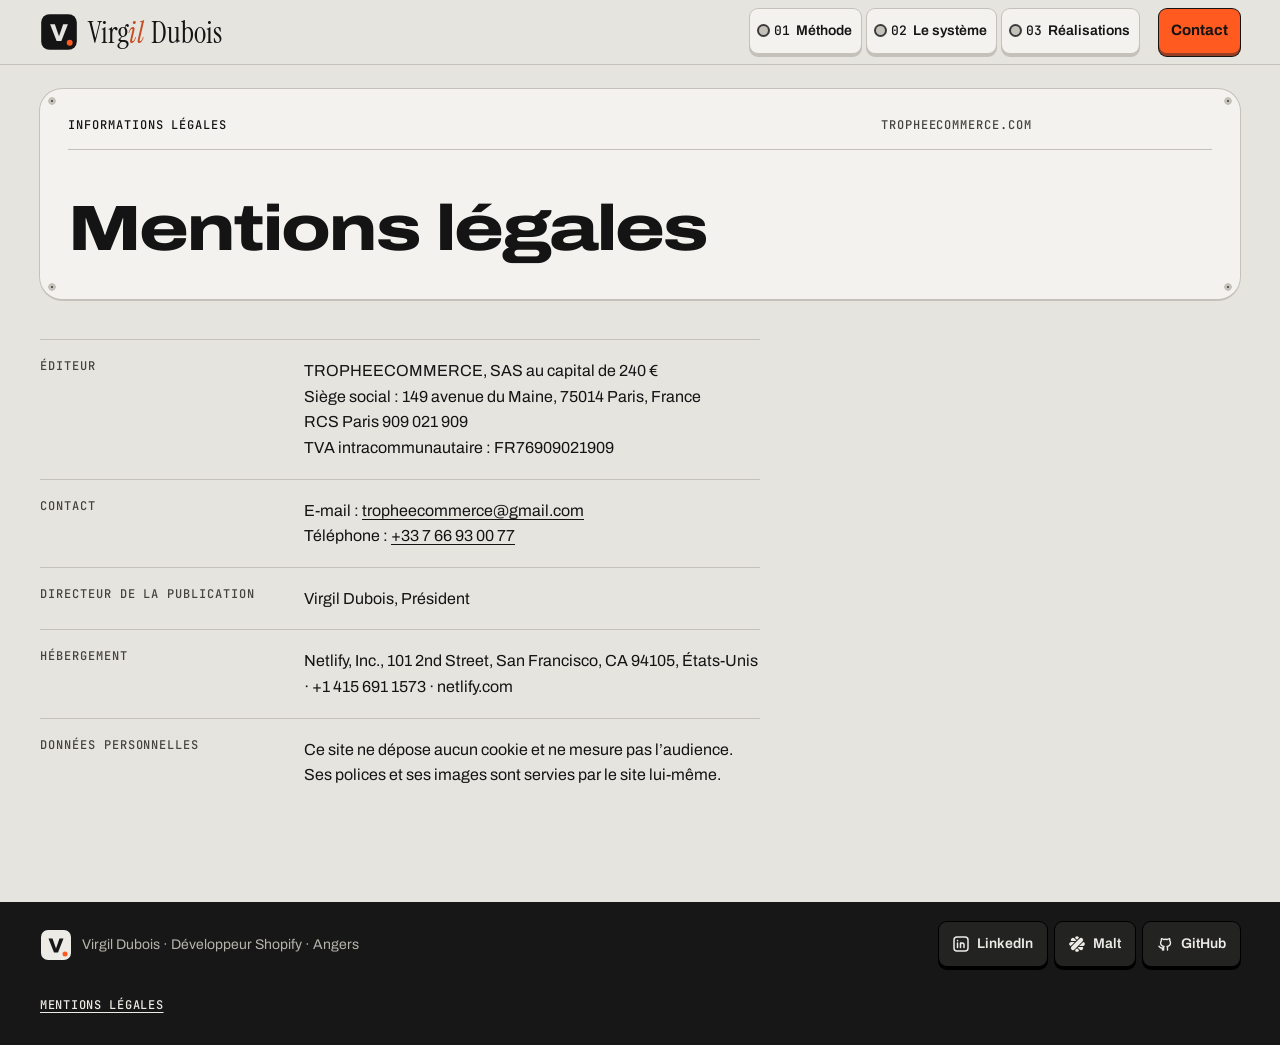
==== commit 544fb547: "publish 2026-11 #1 The built site of trophee-gh/tropheecommerce-site at 51d2f9a67179382f0ea3fad56273" ====
--- a/mentions-legales/index.html
+++ b/mentions-legales/index.html
@@ -4,12 +4,12 @@
 <meta charset="utf-8">
 <meta name="viewport" content="width=device-width, initial-scale=1">
 <title>Mentions légales · Virgil Dubois</title>
-<meta name="description" content="Shopify developer since 2021. I run AI workflows I built, and I steer them with judgement and taste.">
+<meta name="description" content="Mentions légales de tropheecommerce.com : l’éditeur TROPHEECOMMERCE SAS, son contact, le directeur de la publication et l’hébergeur.">
 <link rel="canonical" href="https://tropheecommerce.com/mentions-legales/">
 <meta property="og:type" content="website">
 <meta property="og:url" content="https://tropheecommerce.com/mentions-legales/">
 <meta property="og:title" content="Mentions légales · Virgil Dubois">
-<meta property="og:description" content="Shopify developer since 2021. I run AI workflows I built, and I steer them with judgement and taste.">
+<meta property="og:description" content="Mentions légales de tropheecommerce.com : l’éditeur TROPHEECOMMERCE SAS, son contact, le directeur de la publication et l’hébergeur.">
 <meta property="og:site_name" content="Virgil Dubois">
 <meta property="og:image" content="https://tropheecommerce.com/img/og.31b18bdde4.png">
 <meta property="og:image:width" content="1200">
@@ -17,6 +17,8 @@
 <meta property="og:image:alt" content="Virgil Dubois, Shopify developer: Your store, ahead of the change.">
 <meta name="twitter:card" content="summary_large_image">
 <link rel="icon" type="image/svg+xml" href="../favicon.svg">
+<link rel="apple-touch-icon" href="../img/apple-touch-icon.e66518af97.png">
+<link rel="manifest" href="../site.webmanifest">
 <link rel="preload" href="../fonts/archivo-latin.e3a28eade2.woff2" as="font" type="font/woff2" crossorigin>
 <link rel="stylesheet" href="../fonts.css">
 <link rel="stylesheet" href="../base.css">
@@ -26,15 +28,15 @@
 </head>
 <body>
 <div class="site hy" data-scheme="shell">
-<a class="skip" href="#main">Skip to content</a>
+<a class="skip" href="#main">Aller au contenu</a>
 <header class="top" data-scheme="shell"><div class="wrap top-in">
-<a class="brand" href="../#top" aria-label="Virgil Dubois, top of page"><svg class="mk " style="width:38px;height:38px" viewBox="0 0 64 64" aria-hidden="true" focusable="false"><rect class="mk-c" x="2" y="2" width="60" height="60" rx="14"/><path class="mk-v" d="M17 19h8l7 20 7-20h8L36 47h-8z"/><circle class="mk-d" cx="50" cy="50" r="5"/></svg><span class="wm brand-wm" aria-hidden="true">Virg<span class="ti">il</span><span class="wm-2">Dubois</span></span></a>
+<a class="brand" href="../#top" aria-label="Virgil Dubois, accueil"><svg class="mk " style="width:38px;height:38px" viewBox="0 0 64 64" aria-hidden="true" focusable="false"><rect class="mk-c" x="2" y="2" width="60" height="60" rx="14"/><path class="mk-v" d="M17 19h8l7 20 7-20h8L36 47h-8z"/><circle class="mk-d" cx="50" cy="50" r="5"/></svg><span class="wm brand-wm" aria-hidden="true">Virg<span class="ti">il</span> <span class="wm-2">Dubois</span></span></a>
 <nav class="navk" aria-label="Sections">
-<a class="key nk" href="../#how"><span class="led"></span><span class="nk-n">01</span><span class="nk-w">Method</span></a>
-<a class="key nk" href="../#guarantee"><span class="led"></span><span class="nk-n">02</span><span class="nk-w">The system</span></a>
-<a class="key nk" href="../#work"><span class="led"></span><span class="nk-n">03</span><span class="nk-w">Cases</span></a>
+<a class="key nk" href="../#how"><span class="led"></span><span class="nk-n">01</span><span class="nk-w">Méthode</span></a>
+<a class="key nk" href="../#guarantee"><span class="led"></span><span class="nk-n">02</span><span class="nk-w">Le système</span></a>
+<a class="key nk" href="../#work"><span class="led"></span><span class="nk-n">03</span><span class="nk-w">Réalisations</span></a>
 </nav>
-<a class="key hk" data-variant="go" href="https://www.linkedin.com/in/virgil-dubois/"><span>Brief<span class="hk-x"> me</span></span></a>
+<a class="key hk" data-variant="go" href="https://www.linkedin.com/in/virgil-dubois/"><span>Contact</span></a>
 </div></header>
 <main id="main">
 <section class="lg" aria-labelledby="h-lg"><div class="wrap">
@@ -53,8 +55,8 @@
 
 </main>
 <footer class="foot" data-scheme="panel"><div class="wrap foot-g">
-<span class="foot-b"><svg class="mk " style="width:32px;height:32px" viewBox="0 0 64 64" aria-hidden="true" focusable="false"><rect class="mk-c" x="2" y="2" width="60" height="60" rx="14"/><path class="mk-v" d="M17 19h8l7 20 7-20h8L36 47h-8z"/><circle class="mk-d" cx="50" cy="50" r="5"/></svg><span class="small"><span class="nw">Virgil Dubois ·</span> <span class="nw">Shopify developer ·</span> <span class="nw">Angers</span></span></span>
-<nav class="foot-k" aria-label="Elsewhere"><a class="key fk" href="https://www.linkedin.com/in/virgil-dubois/"><svg class="fk-i" viewBox="0 0 16 16" aria-hidden="true" focusable="false"><rect x="1" y="1" width="14" height="14" rx="3" fill="none" stroke="currentColor" stroke-width="1.5"/><path d="M4.5 7v4.5M4.5 4.6v.1M7.5 11.5V7m0 1.8c0-1 .8-1.8 1.8-1.8s1.7.8 1.7 1.8v2.7" fill="none" stroke="currentColor" stroke-width="1.5" stroke-linecap="round"/></svg>LinkedIn</a><a class="key fk" href="https://www.malt.fr/profile/tropheecommerce"><svg class="fk-i" viewBox="2 2 46 46" aria-hidden="true" focusable="false" fill="currentColor"><path d="M 41.009 8.993 C 37.613 5.596 33.984 7.795 31.713 10.066 L 20.988 20.791 L 10.262 31.518 C 7.991 33.788 5.614 37.238 9.189 40.813 C 12.764 44.388 16.214 42.011 18.485 39.74 L 29.21 29.015 L 39.936 18.289 C 42.207 16.018 44.406 12.389 41.009 8.993"/><path d="M 20.515 8.115 L 25.057 12.657 L 29.68 8.033 C 29.994 7.719 30.313 7.427 30.634 7.151 C 30.149 4.708 28.756 2.5 25.055 2.5 C 21.347 2.5 19.955 4.717 19.474 7.165 C 19.819 7.465 20.165 7.765 20.515 8.115"/><path d="M 29.678 41.854 L 25.057 37.233 L 20.518 41.773 C 20.173 42.118 19.83 42.433 19.488 42.729 C 20.009 45.219 21.482 47.5 25.056 47.5 C 28.638 47.5 30.11 45.207 30.627 42.709 C 30.309 42.435 29.991 42.167 29.678 41.854"/><path d="M 18.588 19.126 L 9.831 19.126 C 6.62 19.126 2.5 20.137 2.5 24.94 C 2.5 28.524 4.794 29.996 7.293 30.513 C 7.588 30.171 18.588 19.126 18.588 19.126"/><path d="M 42.836 19.359 C 42.559 19.681 31.536 30.755 31.536 30.755 L 40.169 30.755 C 43.38 30.755 47.5 29.996 47.5 24.94 C 47.5 21.233 45.284 19.84 42.836 19.359"/><path d="M 21.458 16.251 L 23.022 14.687 L 18.483 10.147 C 16.212 7.876 12.762 5.499 9.187 9.074 C 6.566 11.696 7.148 14.247 8.538 16.319 C 8.962 16.287 21.458 16.251 21.458 16.251"/><path d="M 28.655 33.629 L 27.087 35.198 L 31.711 39.821 C 33.982 42.092 37.61 44.29 41.006 40.894 C 43.541 38.36 42.959 35.698 41.558 33.565 C 41.107 33.598 28.655 33.629 28.655 33.629"/></svg>Malt</a><a class="key fk" href="https://github.com/TeamDijon"><svg class="fk-i" viewBox="0 0 16 16" aria-hidden="true" focusable="false"><path d="M5.5 14v-2c-2.5.5-3-1.2-3.5-1.8M10.5 14v-2.2c0-.7-.2-1.1-.5-1.4 1.8-.2 3.5-.9 3.5-3.7 0-.8-.3-1.5-.8-2 .1-.4.2-1.2-.1-2 0 0-.7-.2-2.1.8a7 7 0 0 0-3.9 0C5.2 2.5 4.5 2.7 4.5 2.7c-.3.8-.2 1.6-.1 2-.5.5-.8 1.2-.8 2 0 2.8 1.7 3.5 3.5 3.7-.3.3-.5.7-.5 1.4V14" fill="none" stroke="currentColor" stroke-width="1.4" stroke-linecap="round" stroke-linejoin="round"/></svg>GitHub</a></nav>
+<span class="foot-b"><svg class="mk " style="width:32px;height:32px" viewBox="0 0 64 64" aria-hidden="true" focusable="false"><rect class="mk-c" x="2" y="2" width="60" height="60" rx="14"/><path class="mk-v" d="M17 19h8l7 20 7-20h8L36 47h-8z"/><circle class="mk-d" cx="50" cy="50" r="5"/></svg><span class="small"><span class="nw">Virgil Dubois ·</span> <span class="nw">Développeur Shopify ·</span> <span class="nw">Angers</span></span></span>
+<nav class="foot-k" aria-label="Ailleurs"><a class="key fk" href="https://www.linkedin.com/in/virgil-dubois/"><svg class="fk-i" viewBox="0 0 16 16" aria-hidden="true" focusable="false"><rect x="1" y="1" width="14" height="14" rx="3" fill="none" stroke="currentColor" stroke-width="1.5"/><path d="M4.5 7v4.5M4.5 4.6v.1M7.5 11.5V7m0 1.8c0-1 .8-1.8 1.8-1.8s1.7.8 1.7 1.8v2.7" fill="none" stroke="currentColor" stroke-width="1.5" stroke-linecap="round"/></svg>LinkedIn</a><a class="key fk" href="https://www.malt.fr/profile/tropheecommerce"><svg class="fk-i" viewBox="2 2 46 46" aria-hidden="true" focusable="false" fill="currentColor"><path d="M 41.009 8.993 C 37.613 5.596 33.984 7.795 31.713 10.066 L 20.988 20.791 L 10.262 31.518 C 7.991 33.788 5.614 37.238 9.189 40.813 C 12.764 44.388 16.214 42.011 18.485 39.74 L 29.21 29.015 L 39.936 18.289 C 42.207 16.018 44.406 12.389 41.009 8.993"/><path d="M 20.515 8.115 L 25.057 12.657 L 29.68 8.033 C 29.994 7.719 30.313 7.427 30.634 7.151 C 30.149 4.708 28.756 2.5 25.055 2.5 C 21.347 2.5 19.955 4.717 19.474 7.165 C 19.819 7.465 20.165 7.765 20.515 8.115"/><path d="M 29.678 41.854 L 25.057 37.233 L 20.518 41.773 C 20.173 42.118 19.83 42.433 19.488 42.729 C 20.009 45.219 21.482 47.5 25.056 47.5 C 28.638 47.5 30.11 45.207 30.627 42.709 C 30.309 42.435 29.991 42.167 29.678 41.854"/><path d="M 18.588 19.126 L 9.831 19.126 C 6.62 19.126 2.5 20.137 2.5 24.94 C 2.5 28.524 4.794 29.996 7.293 30.513 C 7.588 30.171 18.588 19.126 18.588 19.126"/><path d="M 42.836 19.359 C 42.559 19.681 31.536 30.755 31.536 30.755 L 40.169 30.755 C 43.38 30.755 47.5 29.996 47.5 24.94 C 47.5 21.233 45.284 19.84 42.836 19.359"/><path d="M 21.458 16.251 L 23.022 14.687 L 18.483 10.147 C 16.212 7.876 12.762 5.499 9.187 9.074 C 6.566 11.696 7.148 14.247 8.538 16.319 C 8.962 16.287 21.458 16.251 21.458 16.251"/><path d="M 28.655 33.629 L 27.087 35.198 L 31.711 39.821 C 33.982 42.092 37.61 44.29 41.006 40.894 C 43.541 38.36 42.959 35.698 41.558 33.565 C 41.107 33.598 28.655 33.629 28.655 33.629"/></svg>Malt</a><a class="key fk" href="https://github.com/TeamDijon"><svg class="fk-i" viewBox="0 0 16 16" aria-hidden="true" focusable="false"><path d="M5.5 14v-2c-2.5.5-3-1.2-3.5-1.8M10.5 14v-2.2c0-.7-.2-1.1-.5-1.4 1.8-.2 3.5-.9 3.5-3.7 0-.8-.3-1.5-.8-2 .1-.4.2-1.2-.1-2 0 0-.7-.2-2.1.8a7 7 0 0 0-3.9 0C5.2 2.5 4.5 2.7 4.5 2.7c-.3.8-.2 1.6-.1 2-.5.5-.8 1.2-.8 2 0 2.8 1.7 3.5 3.5 3.7-.3.3-.5.7-.5 1.4V14" fill="none" stroke="currentColor" stroke-width="1.4" stroke-linecap="round" stroke-linejoin="round"/></svg>GitHub</a></nav>
 <a class="foot-legal" href="../mentions-legales/" aria-current="page">Mentions légales</a>
 </div></footer>
 </div>
--- a/site.css
+++ b/site.css
@@ -237,6 +237,11 @@
 .lg-l{display:grid;gap:0;margin:40px 0 0;max-width:720px}
 .lg-l>div{display:grid;gap:6px;padding:18px 0;border-top:1px solid var(--border)}
 .lg-l dd{margin:0;font-size:16px;line-height:1.6;color:var(--text)}
+/* the privacy notice (lavish-newt-fy08): a question per row, its answer in paragraphs */
+.lg-p h2{margin:0;line-height:1.5}
+.lg-t{font-size:16px;line-height:1.6;color:var(--text);max-width:62ch}
+.lg-t p,.lg-t ol{margin:0 0 .8em}.lg-t>:last-child{margin-bottom:0}.lg-t ol{padding-left:1.4em}
+.lg-t a,.lg-l dd a{color:inherit;text-decoration:underline;text-underline-offset:3px;overflow-wrap:anywhere}
 @media (min-width:800px){.lg-l>div{grid-template-columns:240px 1fr;gap:24px}}
 .nf{padding-top:24px}
 .nf h1{font-size:clamp(34px,5vw,64px);letter-spacing:-0.03em}
